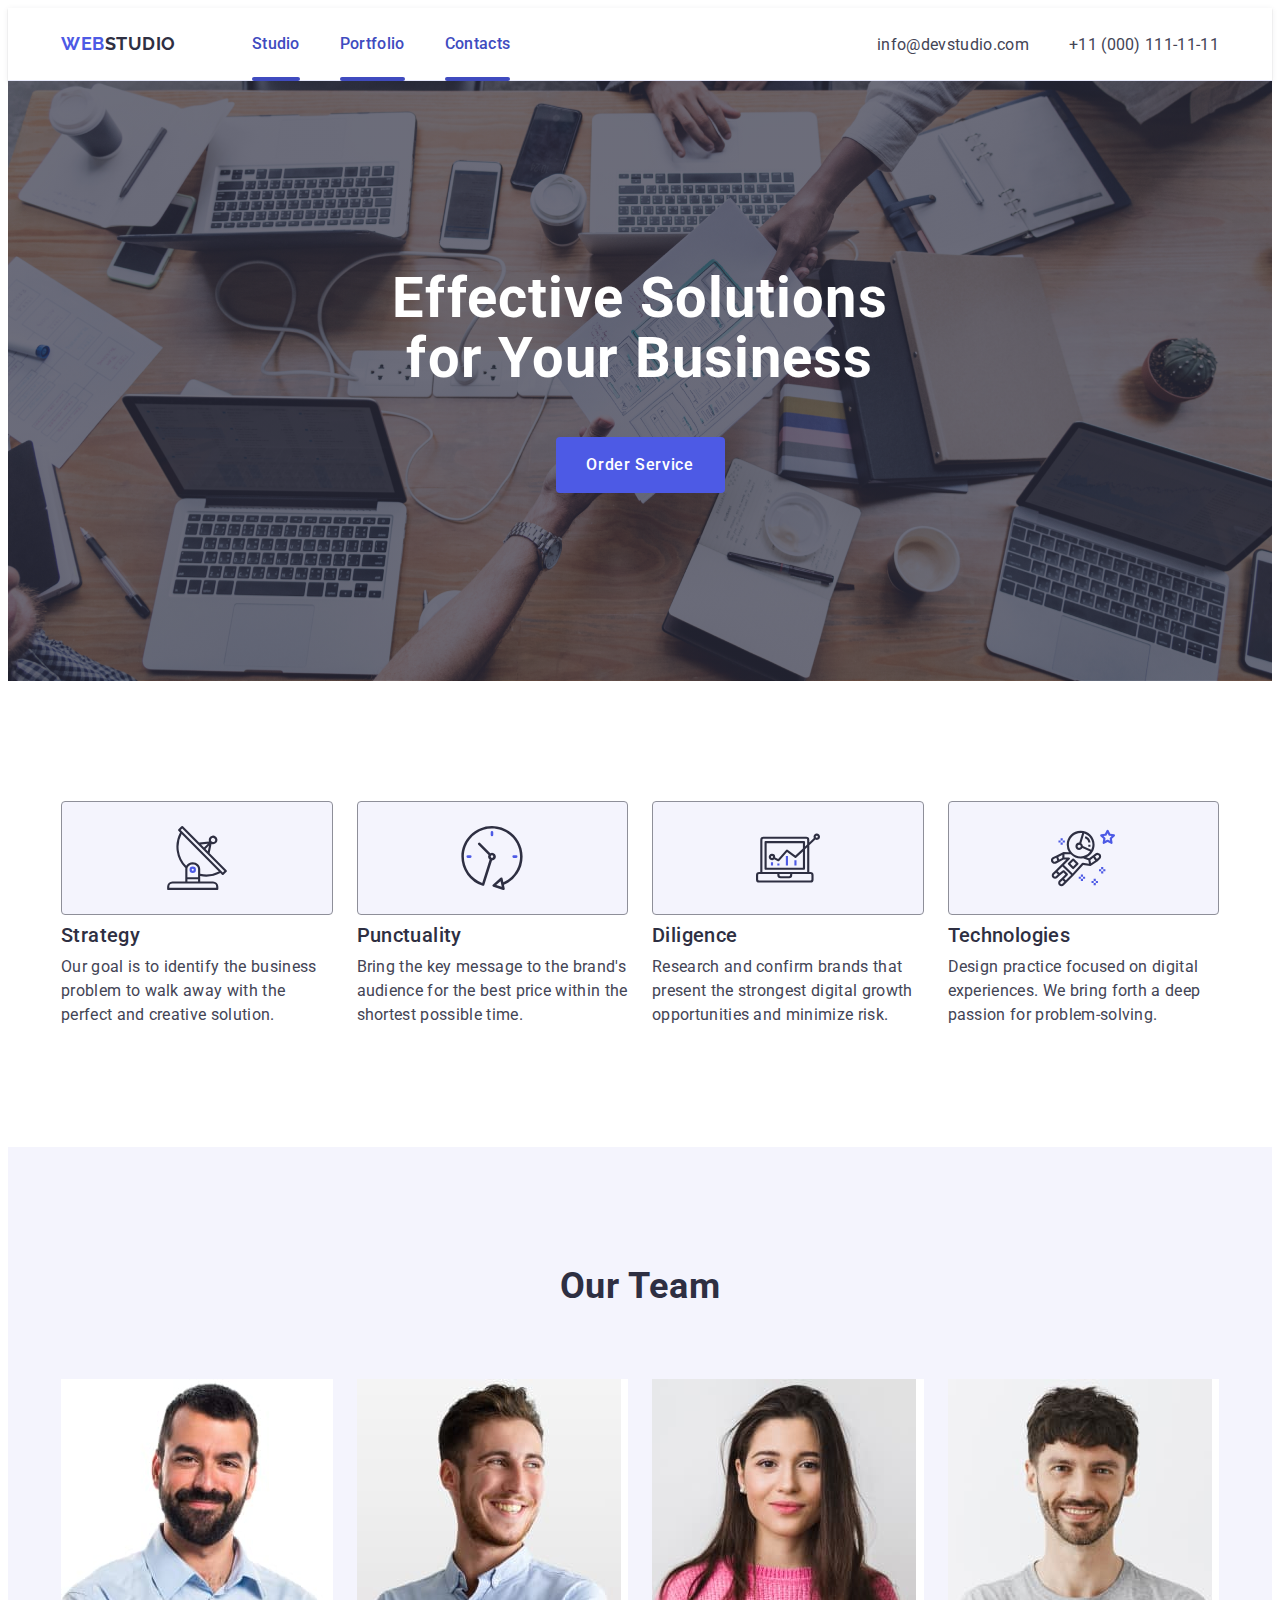
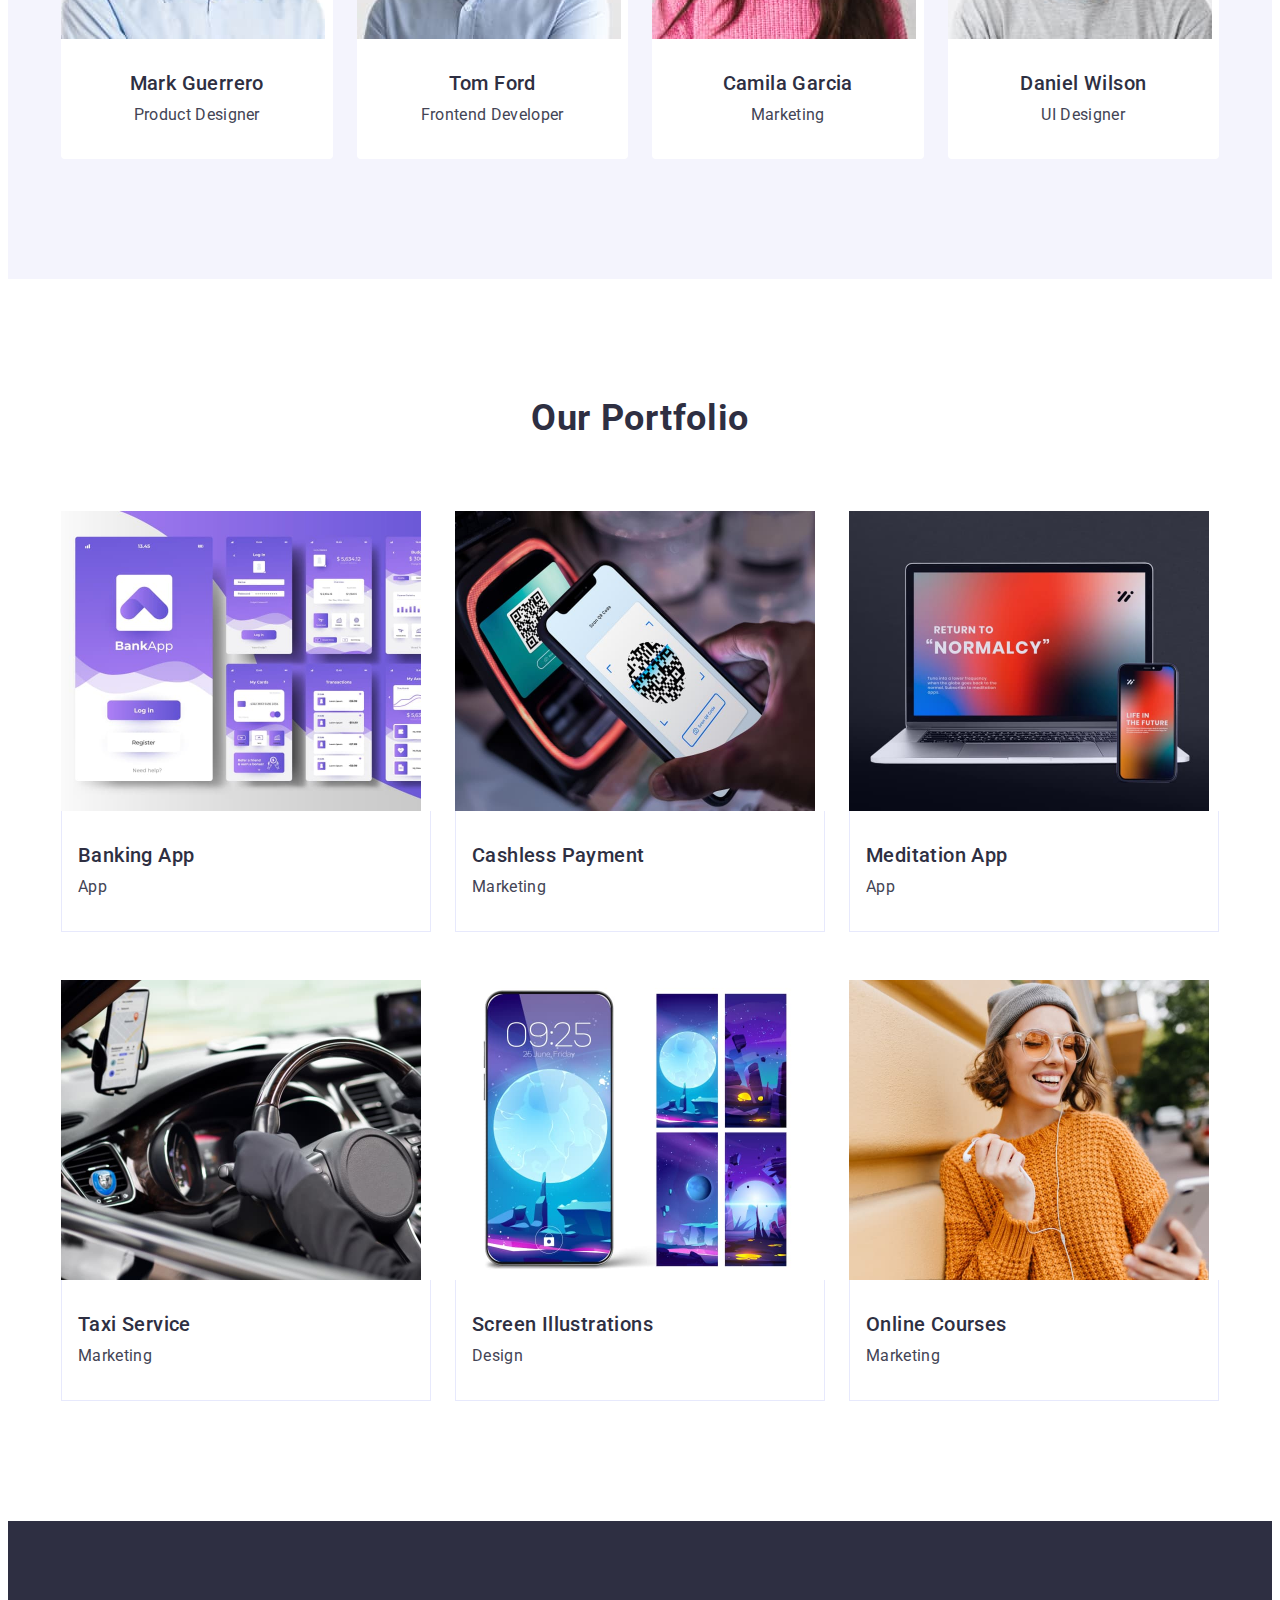
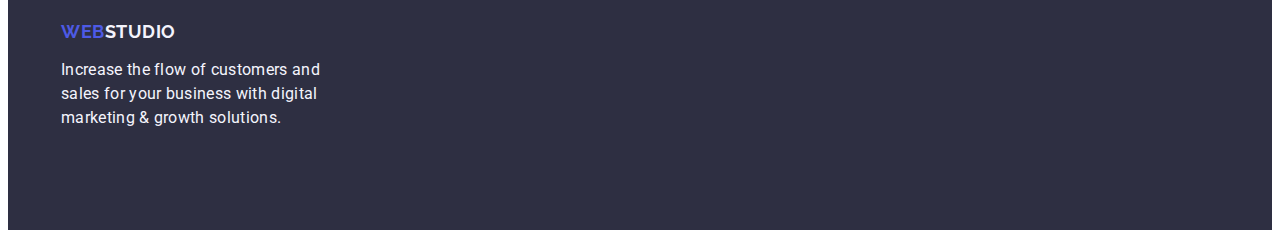
==== index.html @ 370693b7 "update" ====
<!DOCTYPE html>
<html lang="en">
  <head>
    <meta charset="UTF-8" />
    <meta name="viewport" content="width=device-width, initial-scale=1.0" />
    <title>Web Studio</title>
    <link rel="preconnect" href="https://fonts.gstatic.com" crossorigin />
    <link
      href="https://fonts.googleapis.com/css2?family=Raleway:wght@700&family=Roboto:wght@400;500;700&display=swap"
      rel="stylesheet"
    />
    <link
      rel="stylesheet"
      href="https://cdnjs.cloudflare.com/ajax/libs/modern-normalize/2.0.0/modern-normalize.min.css"
      integrity="sha512-4xo8blKMVCiXpTaLzQSLSw3KFOVPWhm/TRtuPVc4WG6kUgjH6J03IBuG7JZPkcWMxJ5huwaBpOpnwYElP/m6wg=="
      crossorigin="anonymous"
      referrerpolicy="no-referrer"
    />
    <link rel="stylesheet" href="css/style.css" />
  </head>

  <body>
    <header class="header">
      <div class="header_container container">
        <nav class="menu_nav">
          <a href="./index.html" class="header_logo_link"
            >Web<span class="studio">Studio</span></a
          >
          <ul class="menu">
            <li class="header_item">
              <a href="./index.html" class="link">Studio</a>
            </li>
            <li class="header_item">
              <a href="" class="link">Portfolio</a>
            </li>
            <li class="header_item">
              <a href="" class="link">Contacts</a>
            </li>
          </ul>
        </nav>
        <address class="header_em_ph">
          <ul class="address">
            <li>
              <a href="mailto:info@devstudio.com" class="contact_link"
                >info@devstudio.com</a
              >
            </li>
            <li>
              <a href="tel:+110001111111" class="contact_link"
                >+11 (000) 111-11-11</a
              >
            </li>
          </ul>
        </address>
      </div>
    </header>
    <main class="business">
      <section class="business_title">
        <div class="container">
          <h1 class="title_one">Effective Solutions for Your Business</h1>
          <button class="button_link" type="button">Order Service</button>
        </div>
      </section>
      <section class="feature">
        <div class="container">
          <h2 class="visually-hidden">Features</h2>
          <ul class="company_list">
            <li class="company_item">
              <div class="section-two-icon">
                <svg width="64" height="64">
                  <use href="./images/icons.svg#icon-antenna"></use>
                </svg>
              </div>
              <h3 class="list">Strategy</h3>
              <p class="paragraf_list">
                Our goal is to identify the business problem to walk away with
                the perfect and creative solution.
              </p>
            </li>
            <li class="company_item">
              <div class="section-two-icon">
                <svg width="64" height="64">
                  <use href="./images/icons.svg#icon-clock"></use>
                </svg>
              </div>
              <h3 class="list">Punctuality</h3>
              <p class="paragraf_list">
                Bring the key message to the brand's audience for the best price
                within the shortest possible time.
              </p>
            </li>
            <li class="company_item">
              <div class="section-two-icon">
                <svg width="64" height="64">
                  <use href="./images/icons.svg#icon-diagram"></use>
                </svg>
              </div>
              <h3 class="list">Diligence</h3>
              <p class="paragraf_list">
                Research and confirm brands that present the strongest digital
                growth opportunities and minimize risk.
              </p>
            </li>
            <li class="company_item">
              <div class="section-two-icon">
                <svg width="64" height="64">
                  <use href="./images/icons.svg#icon-astronaut"></use>
                </svg>
              </div>
              <h3 class="list">Technologies</h3>
              <p class="paragraf_list">
                Design practice focused on digital experiences. We bring forth a
                deep passion for problem-solving.
              </p>
            </li>
          </ul>
        </div>
      </section>
      <section class="our_team">
        <div class="container">
          <h2 class="header_two">Our Team</h2>
          <ul class="team_list">
            <li class="team_card">
              <img
                src="./images/jpg/img_1.jpg"
                alt="Mark Guerrero"
                width="264"
              />
              <div class="team_list_container">
                <h3 class="team_item">Mark Guerrero</h3>
                <p class="team_p">Product Designer</p>
              </div>
            </li>
            <li class="team_card">
              <img
                src="./images/jpg/img_TomFord.jpg"
                alt="Tom Ford"
                width="264"
              />
              <div class="team_list_container">
                <h3 class="team_item">Tom Ford</h3>
                <p class="team_p">Frontend Developer</p>
              </div>
            </li>
            <li class="team_card">
              <img
                src="./images/jpg/img_CamilaGarcia.jpg"
                alt="Camila Garcia"
                width="264"
              />
              <div class="team_list_container">
                <h3 class="team_item">Camila Garcia</h3>
                <p class="team_p">Marketing</p>
              </div>
            </li>
            <li class="team_card">
              <img
                src="./images/jpg/img_DanielWilson.jpg"
                alt="Daniel Wilson"
                width="264"
              />
              <div class="team_list_container">
                <h3 class="team_item">Daniel Wilson</h3>
                <p class="team_p">UI Designer</p>
              </div>
            </li>
          </ul>
        </div>
      </section>
      <section class="our_portfolio">
        <div class="container">
          <h2 class="header_portfolio">Our Portfolio</h2>
          <ul class="portfolio_list">
            <li class="portfolio_card">
              <img
                src="./images/jpg/image_1.jpg"
                alt="Banking App"
                width="360"
              />

              <div class="portfolio_container">
                <h3 class="header_three">Banking App</h3>
                <p class="portfolio_p">App</p>
              </div>
            </li>
            <li class="portfolio_card">
              <img
                src="./images/jpg/image_2.jpg"
                alt="Cashless Payment"
                width="360"
              />
              <div class="portfolio_container">
                <h3 class="header_three">Cashless Payment</h3>
                <p class="portfolio_p">Marketing</p>
              </div>
            </li>
            <li class="portfolio_card">
              <img
                src="./images/jpg/image_3.jpg"
                alt="Meditation App"
                width="360"
              />
              <div class="portfolio_container">
                <h3 class="header_three">Meditation App</h3>
                <p class="portfolio_p">App</p>
              </div>
            </li>
            <li class="portfolio_card">
              <img
                src="./images/jpg/image_4.jpg"
                alt="Taxi Service Marketing"
                width="360"
              />
              <div class="portfolio_container">
                <h3 class="header_three">Taxi Service</h3>
                <p class="portfolio_p">Marketing</p>
              </div>
            </li>
            <li class="portfolio_card">
              <img
                src="./images/jpg/image_5.jpg"
                alt="Screen Illustrations"
                width="360"
              />
              <div class="portfolio_container">
                <h3 class="header_three">Screen Illustrations</h3>
                <p class="portfolio_p">Design</p>
              </div>
            </li>
            <li class="portfolio_card">
              <img
                src="./images/jpg/image_6.jpg"
                alt="Online Courses Marketing"
                width="360"
              />
              <div class="portfolio_container">
                <h3 class="header_three">Online Courses</h3>
                <p class="portfolio_p">Marketing</p>
              </div>
            </li>
          </ul>
        </div>
      </section>
    </main>
    <footer class="footer">
      <div class="container">
        <a href="./index.html" class="header_logo_footer"
          >Web<span class="span_footer">Studio</span></a
        >
        <p class="footer_p">
          Increase the flow of customers and sales for your business with
          digital marketing & growth solutions.
        </p>
      </div>
    </footer>
  </body>
</html>
---- css/style.css ----
:root {
  --color-iris: #4d5ae5;
  --color-ocean: #404bbf;
  --color-navy-blue: #2e2f42;
  --color-green: #31d0aa;
  --color-slate: #434455;
  --color-light-slate: #8e8f99;
  --color-cornflower: #e7e9fc;
  --color-cloud: #f4f4fd;
  --color-navy-blue-modal: #2e2f42;
  --color-grey: #2e2f42;
  --color-white: #ffffff;
  --color-dairy: #fcfcfc;
}

body {
  font-family: "Roboto", sans-serif;
  color: var(--color-slate);
  background-color: var(--color-white);
  font-size: 16px;
  letter-spacing: 0.02em;
}

.list {
  list-style: none;
}

.link {
  text-decoration: none;
}

h1,
h2,
h3,
h4,
h5,
h6 {
  margin: 0;
}
p,
input,
textarea,
button {
  font: inherit;
  margin: 0;
}

button {
  cursor: pointer;
  color: currentColor;
}

ul {
  list-style: none;
  padding-left: 0;
  margin-top: 0;
  margin-bottom: 0;
}

a {
  text-decoration: none;
  outline: none;
  list-style-type: none;
}

li {
  list-style-type: none;
}
img {
  display: block;
  max-width: 100%;
  height: auto;
}

/* Header */
.header {
  border-bottom: 1px solid #e7e9fc;
  display: flex;
  box-shadow: 0px 2px 1px rgba(46, 47, 66, 0.08),
    0px 1px 1px rgba(46, 47, 66, 0.16), 0px 1px 6px rgba(46, 47, 66, 0.08);
}
.header_container {
  display: flex;
  align-items: center;
}

.link::after {
  content: "";
  position: absolute;
  left: 0;
  bottom: -1px;
  height: 4px;
  background-color: #404bbf;
  border-radius: 2px;
  transition: color 250ms cubic-bezier(0.4, 0, 0.2, 1);
  display: block;
  width: 100%;
}
.container {
  width: 1158px;
  margin: 0 auto;
  padding: 0 15px;
}
.menu_nav {
  display: flex;
  align-items: center;
}
.header_logo_link {
  color: var(--IRIS, #4d5ae5);
  font-family: "Raleway", sans-serif;
  font-size: 18px;
  font-style: normal;
  font-weight: 700;
  line-height: 1.17;
  letter-spacing: 0.54px;
  text-transform: uppercase;
  margin-right: 76px;
  display: inline-block;
}
.studio {
  color: var(--NAVY-BLUE, #2e2f42);
  font-family: Raleway;
  font-size: 18px;
  font-style: normal;
  font-weight: 700;
  line-height: 21px;
  /* 116.667% */
  letter-spacing: 0.54px;
  text-transform: uppercase;
}
.menu {
  display: flex;
  gap: 40px;
}

.link {
  color: #2e2f42;
  font-size: 16px;
  font-weight: 500;
  line-height: 1.5;
  letter-spacing: 0.02em;
  text-decoration: none;
  padding: 24px 0;
  display: block;
  transition: color 250ms cubic-bezier(0.4, 0, 0.2, 1);
  position: relative;
  color: #404bbf;
}
.link:hover {
  color: #404bbf;
}

.link:focus {
  color: #404bbf;
}
.link:active {
  color: #404bbf;
}

.header_em_ph {
  font-style: normal;
  margin-left: auto;
}
.address {
  display: flex;
  gap: 40px;
}
.contact_link {
  text-decoration: none;
  color: #434455;
  padding: 24px 0;
  display: block;
  transition: color 250ms cubic-bezier(0.4, 0, 0.2, 1);
}
.contact_link:hover {
  color: #404bbf;
}
.contact_link:focus {
  color: #404bbf;
}

/* Header */

/* Section 1 */

.business_title {
  background: var(--NAVY-BLUE, #2e2f42);
  padding-top: 188px;
  padding-bottom: 188px;
  background-image: linear-gradient(
      rgba(46, 47, 66, 0.7),
      rgba(46, 47, 66, 0.7)
    ),
    url(../images/jpg/background.jpg);
  max-width: 1440px;
  background-repeat: no-repeat;
  background-position: center;
  background-size: cover;

  margin-left: auto;
  margin-right: auto;
}

.title_one {
  color: var(--WHITE, #fff);
  text-align: center;
  font-family: Roboto;
  font-size: 56px;
  font-style: normal;
  line-height: 1.07;
  letter-spacing: 0.02em;
  max-width: 496px;
  margin-left: auto;
  margin-right: auto;
  margin-bottom: 48px;
  width: 700px;
}

.button_link {
  background: var(--IRIS, #4d5ae5);
  color: var(--WHITE, #fff);
  font-family: "Roboto", sans-serif;
  font-size: 16px;
  font-style: normal;
  font-weight: 500;
  line-height: 1.5;
  letter-spacing: 0.04em;
  cursor: pointer;
  display: block;
  border: none;
  border-radius: 4px;
  min-width: 169px;
  height: 56px;
  margin-top: 48px;
  margin: 0 auto;
  transition: background-color 250ms cubic-bezier(0.4, 0, 0.2, 1);
}
.button_link:hover {
  background: var(--OCEAN, #404bbf);
}
.button_link:focus {
  background: var(--OCEAN, #404bbf);
}
/* Section 1 */

/* Section 2 */
.feature {
  padding-top: 120px;
  padding-bottom: 120px;
}

.list {
  color: var(--NAVY-BLUE, #2e2f42);
  font-family: "Roboto", sans-serif;
  font-size: 20px;
  font-style: normal;
  font-weight: 500;
  line-height: 1.2;
  letter-spacing: 0.02em;
  margin-bottom: 8px;
}
.paragraf_list {
  color: var(--SLATE, #434455);
  font-family: "Roboto", sans-serif;
  font-size: 16px;
  font-style: normal;
  font-weight: 400;
  line-height: 1.5;
  letter-spacing: 0.02em;
}
.visually-hidden {
  position: absolute;
  width: 1px;
  height: 1px;
  margin: -1px;
  border: 0;
  padding: 0;
  white-space: nowrap;
  clip-path: inset(100%);
  clip: rect(0 0 0 0);
  overflow: hidden;
}
.company_list {
  display: flex;
  gap: 24px;
  margin: 0 auto;
}
.company_item {
  width: calc((100% - 72px) / 4);
}
.section-two-icon {
  border-radius: 4px;
  border: 1px solid var(--LIGHT-SLATE, #8e8f99);
  background: var(--CLOUD, #f4f4fd);
  display: flex;
  align-items: center;
  justify-content: center;
  height: 112px;
  border-radius: 4px;
  margin-bottom: 8px;
}
/* Section 2 */

/* Section 3 */
.our_team {
  background: var(--CLOUD, #f4f4fd);
  padding-top: 120px;
  padding-bottom: 120px;
}

.header_two {
  color: var(--NAVY-BLUE, #2e2f42);
  text-align: center;
  font-family: "Roboto", sans-serif;
  font-size: 36px;
  font-style: normal;
  font-weight: 700;
  line-height: 1.11;
  letter-spacing: 0.02em;
  text-transform: capitalize;
  margin-bottom: 72px;
}
.team_card {
  background: var(--WHITE, #fff);
  width: calc((100% - 72px) / 4);
  border-radius: 0px 0px 4px 4px;
}
.team_item {
  color: var(--NAVY-BLUE, #2e2f42);
  text-align: center;
  font-family: "Roboto", sans-serif;
  font-size: 20px;
  font-style: normal;
  font-weight: 500;
  line-height: 1.2;
  letter-spacing: 0.02em;
  margin-bottom: 8px;
}
.team_p {
  color: var(--SLATE, #434455);
  text-align: center;
  font-family: "Roboto", sans-serif;
  font-size: 16px;
  font-style: normal;
  font-weight: 400;
  line-height: 1.5;
  letter-spacing: 0.02em;
}
.team_list {
  display: flex;
  gap: 24px;
}
.team_list_container {
  padding-top: 32px;
  padding-bottom: 32px;
  margin: 0;
}
/* Section 3 */

/* Section 4 */

.portfolio_p {
  color: var(--SLATE, #434455);
  font-family: "Roboto", sans-serif;
  font-size: 16px;
  font-style: normal;
  font-weight: 400;
  line-height: 1.5;
  letter-spacing: 0.02em;
}
.our_portfolio {
  padding-top: 120px;
  padding-bottom: 120px;
}
.header_three {
  color: var(--NAVY-BLUE, #2e2f42);
  font-family: Roboto;
  font-size: 20px;
  font-style: normal;
  font-weight: 500;
  line-height: 1.2;
  letter-spacing: 0.02em;
  margin-bottom: 8px;
}
.header_portfolio {
  color: var(--NAVY-BLUE, #2e2f42);
  text-align: center;
  font-family: "Roboto", sans-serif;
  font-size: 36px;
  font-style: normal;
  font-weight: 700;
  line-height: 1.11;
  letter-spacing: 0.02em;
  text-transform: capitalize;
  margin-bottom: 72px;
}
.portfolio_list {
  display: flex;
  flex-wrap: wrap;
  column-gap: 24px;
  row-gap: 48px;
}
.portfolio_card {
  width: calc((100% - 48px) / 3);
}
.portfolio_container {
  padding: 32px 16px;
  border: 1px solid var(--CORNFLOWER, #e7e9fc);
  border-top: none;
  margin: 0 auto;
}
/* Section 4 */

/* Footer */

.footer {
  background: var(--NAVY-BLUE, #2e2f42);
  padding: 100px 0 100px 0;
  margin: 0;
}
.span_footer {
  color: #f4f4fd;
}
.footer_p {
  color: var(--CLOUD, #f4f4fd);
  font-family: Roboto;
  font-size: 16px;
  font-style: normal;
  font-weight: 400;
  line-height: 1.5;
  letter-spacing: 0.02em;
  max-width: 264px;
}
.header_logo_footer {
  color: var(--IRIS, #4d5ae5);
  font-family: "Raleway", sans-serif;
  font-size: 18px;
  font-style: normal;
  font-weight: 700;
  line-height: 1.17;
  letter-spacing: 0.54px;
  text-transform: uppercase;
  margin-right: 76px;
  display: inline-block;
  margin-bottom: 16px;
}
/* Footer */
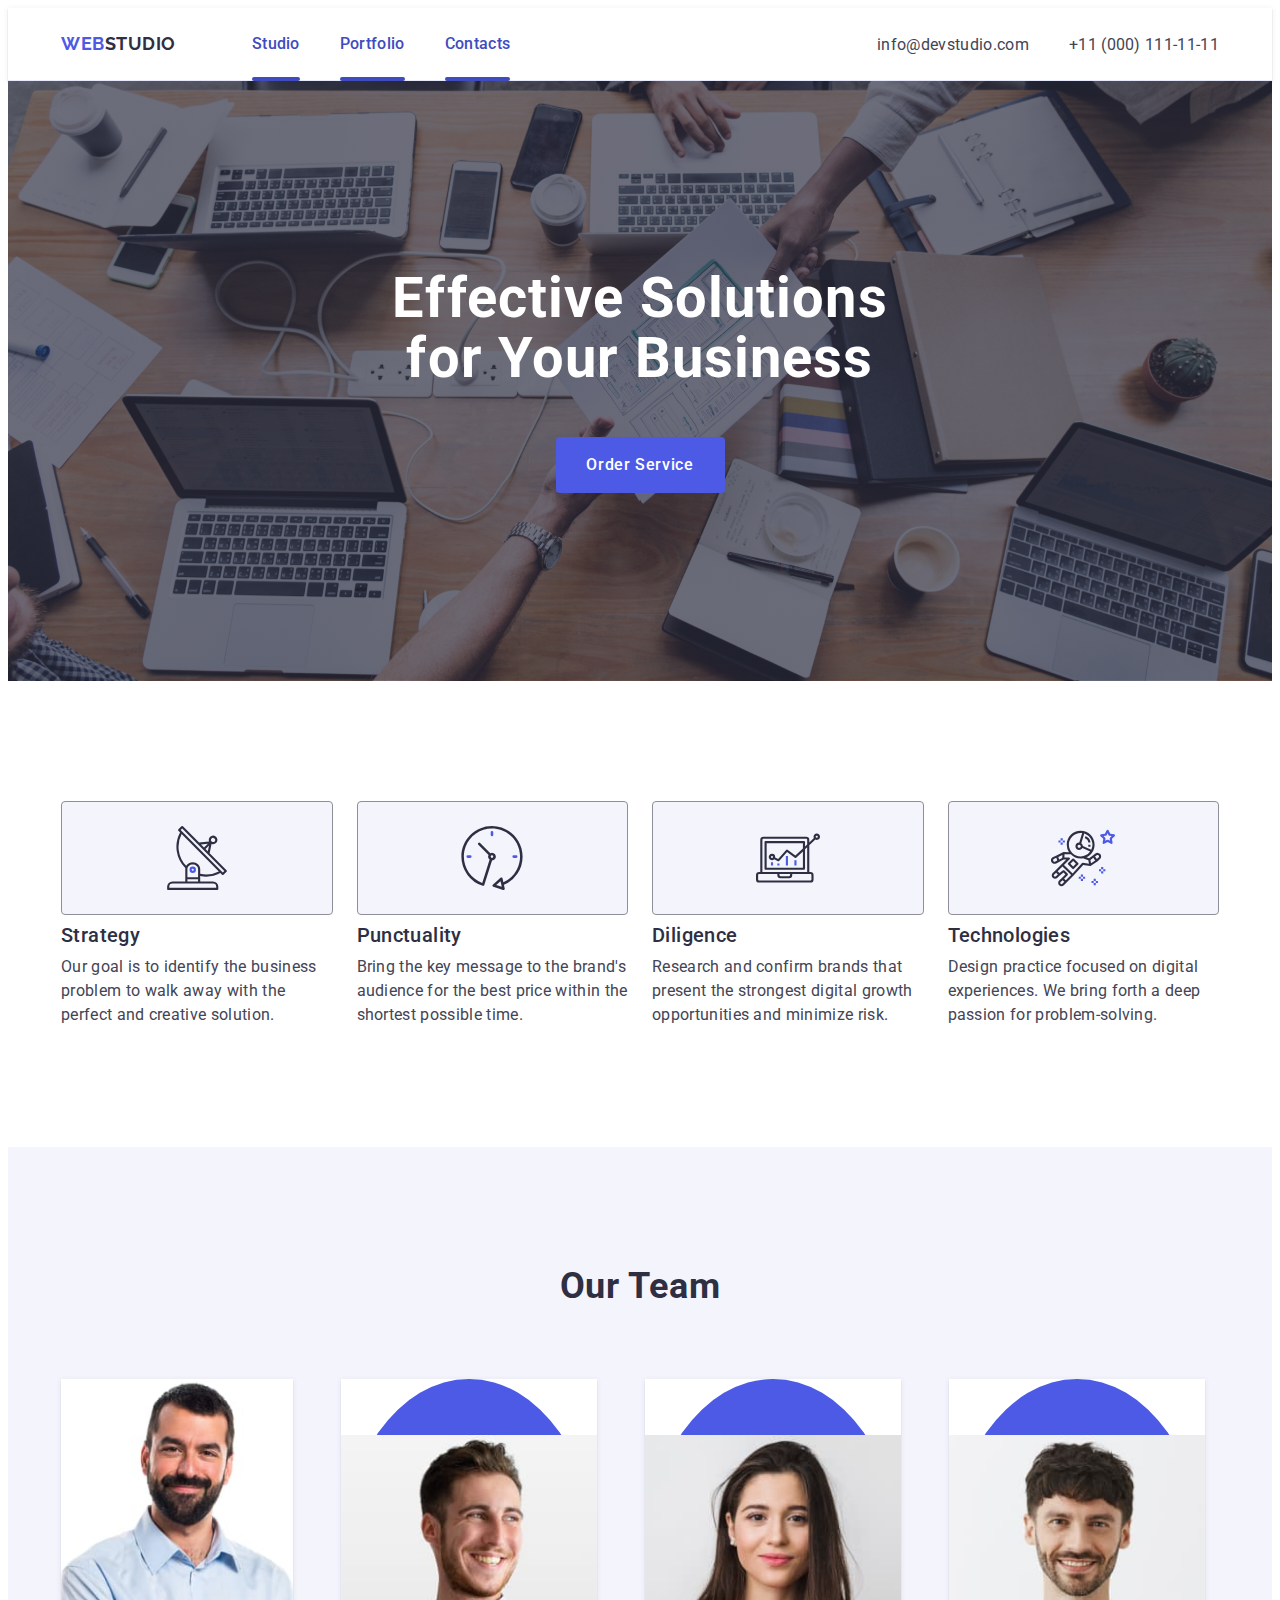
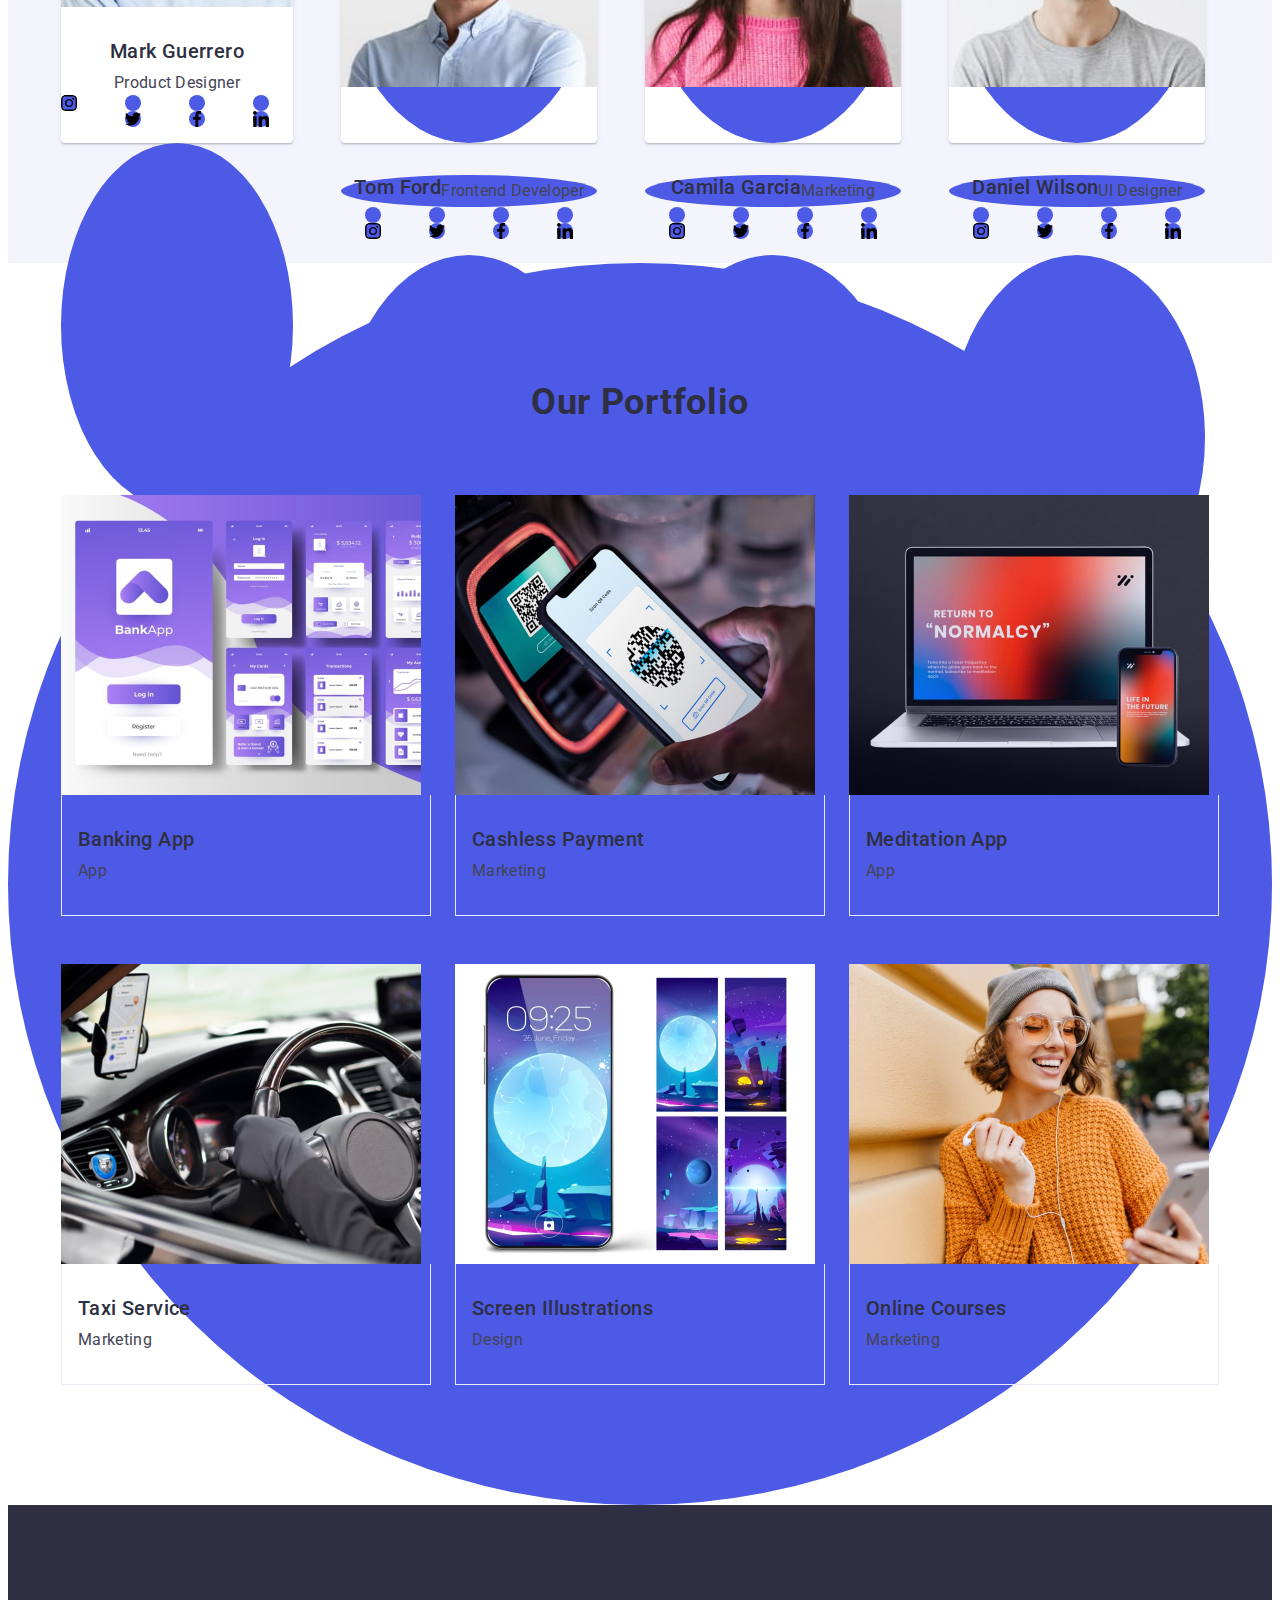
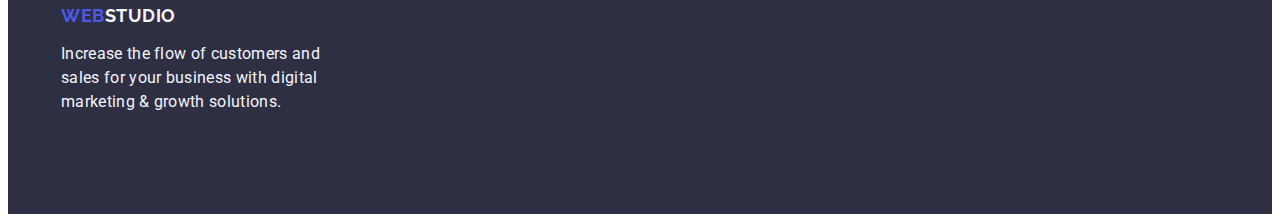
==== commit db6f42ad: "upadate" ====
--- a/index.html
+++ b/index.html
@@ -1,257 +1,313 @@
 <!DOCTYPE html>
 <html lang="en">
-  <head>
-    <meta charset="UTF-8" />
-    <meta name="viewport" content="width=device-width, initial-scale=1.0" />
-    <title>Web Studio</title>
-    <link rel="preconnect" href="https://fonts.gstatic.com" crossorigin />
-    <link
-      href="https://fonts.googleapis.com/css2?family=Raleway:wght@700&family=Roboto:wght@400;500;700&display=swap"
-      rel="stylesheet"
-    />
-    <link
-      rel="stylesheet"
-      href="https://cdnjs.cloudflare.com/ajax/libs/modern-normalize/2.0.0/modern-normalize.min.css"
-      integrity="sha512-4xo8blKMVCiXpTaLzQSLSw3KFOVPWhm/TRtuPVc4WG6kUgjH6J03IBuG7JZPkcWMxJ5huwaBpOpnwYElP/m6wg=="
-      crossorigin="anonymous"
-      referrerpolicy="no-referrer"
-    />
-    <link rel="stylesheet" href="css/style.css" />
-  </head>
 
-  <body>
-    <header class="header">
-      <div class="header_container container">
-        <nav class="menu_nav">
-          <a href="./index.html" class="header_logo_link"
-            >Web<span class="studio">Studio</span></a
-          >
-          <ul class="menu">
-            <li class="header_item">
-              <a href="./index.html" class="link">Studio</a>
-            </li>
-            <li class="header_item">
-              <a href="" class="link">Portfolio</a>
-            </li>
-            <li class="header_item">
-              <a href="" class="link">Contacts</a>
-            </li>
-          </ul>
-        </nav>
-        <address class="header_em_ph">
-          <ul class="address">
-            <li>
-              <a href="mailto:info@devstudio.com" class="contact_link"
-                >info@devstudio.com</a
-              >
-            </li>
-            <li>
-              <a href="tel:+110001111111" class="contact_link"
-                >+11 (000) 111-11-11</a
-              >
-            </li>
-          </ul>
-        </address>
+<head>
+  <meta charset="UTF-8" />
+  <meta name="viewport" content="width=device-width, initial-scale=1.0" />
+  <title>Web Studio</title>
+  <link rel="preconnect" href="https://fonts.gstatic.com" crossorigin />
+  <link href="https://fonts.googleapis.com/css2?family=Raleway:wght@700&family=Roboto:wght@400;500;700&display=swap"
+    rel="stylesheet" />
+  <link rel="stylesheet" href="https://cdnjs.cloudflare.com/ajax/libs/modern-normalize/2.0.0/modern-normalize.min.css"
+    integrity="sha512-4xo8blKMVCiXpTaLzQSLSw3KFOVPWhm/TRtuPVc4WG6kUgjH6J03IBuG7JZPkcWMxJ5huwaBpOpnwYElP/m6wg=="
+    crossorigin="anonymous" referrerpolicy="no-referrer" />
+  <link rel="stylesheet" href="css/style.css" />
+</head>
+
+<body>
+  <header class="header">
+    <div class="header_container container">
+      <nav class="menu_nav">
+        <a href="./index.html" class="header_logo_link">Web<span class="studio">Studio</span></a>
+        <ul class="menu">
+          <li class="header_item">
+            <a href="./index.html" class="link">Studio</a>
+          </li>
+          <li class="header_item">
+            <a href="" class="link">Portfolio</a>
+          </li>
+          <li class="header_item">
+            <a href="" class="link">Contacts</a>
+          </li>
+        </ul>
+      </nav>
+      <address class="header_em_ph">
+        <ul class="address">
+          <li>
+            <a href="mailto:info@devstudio.com" class="contact_link">info@devstudio.com</a>
+          </li>
+          <li>
+            <a href="tel:+110001111111" class="contact_link">+11 (000) 111-11-11</a>
+          </li>
+        </ul>
+      </address>
+    </div>
+  </header>
+  <main class="business">
+    <section class="business_title">
+      <div class="container">
+        <h1 class="title_one">Effective Solutions for Your Business</h1>
+        <button class="button_link" type="button">Order Service</button>
       </div>
-    </header>
-    <main class="business">
-      <section class="business_title">
-        <div class="container">
-          <h1 class="title_one">Effective Solutions for Your Business</h1>
-          <button class="button_link" type="button">Order Service</button>
-        </div>
-      </section>
-      <section class="feature">
-        <div class="container">
-          <h2 class="visually-hidden">Features</h2>
-          <ul class="company_list">
-            <li class="company_item">
-              <div class="section-two-icon">
-                <svg width="64" height="64">
-                  <use href="./images/icons.svg#icon-antenna"></use>
-                </svg>
-              </div>
-              <h3 class="list">Strategy</h3>
-              <p class="paragraf_list">
-                Our goal is to identify the business problem to walk away with
-                the perfect and creative solution.
-              </p>
-            </li>
-            <li class="company_item">
-              <div class="section-two-icon">
-                <svg width="64" height="64">
-                  <use href="./images/icons.svg#icon-clock"></use>
-                </svg>
-              </div>
-              <h3 class="list">Punctuality</h3>
-              <p class="paragraf_list">
-                Bring the key message to the brand's audience for the best price
-                within the shortest possible time.
-              </p>
-            </li>
-            <li class="company_item">
-              <div class="section-two-icon">
-                <svg width="64" height="64">
-                  <use href="./images/icons.svg#icon-diagram"></use>
-                </svg>
-              </div>
-              <h3 class="list">Diligence</h3>
-              <p class="paragraf_list">
-                Research and confirm brands that present the strongest digital
-                growth opportunities and minimize risk.
-              </p>
-            </li>
-            <li class="company_item">
-              <div class="section-two-icon">
-                <svg width="64" height="64">
-                  <use href="./images/icons.svg#icon-astronaut"></use>
-                </svg>
-              </div>
-              <h3 class="list">Technologies</h3>
-              <p class="paragraf_list">
-                Design practice focused on digital experiences. We bring forth a
-                deep passion for problem-solving.
-              </p>
-            </li>
-          </ul>
-        </div>
-      </section>
-      <section class="our_team">
-        <div class="container">
-          <h2 class="header_two">Our Team</h2>
-          <ul class="team_list">
-            <li class="team_card">
-              <img
-                src="./images/jpg/img_1.jpg"
-                alt="Mark Guerrero"
-                width="264"
-              />
-              <div class="team_list_container">
-                <h3 class="team_item">Mark Guerrero</h3>
-                <p class="team_p">Product Designer</p>
-              </div>
-            </li>
-            <li class="team_card">
-              <img
-                src="./images/jpg/img_TomFord.jpg"
-                alt="Tom Ford"
-                width="264"
-              />
-              <div class="team_list_container">
-                <h3 class="team_item">Tom Ford</h3>
-                <p class="team_p">Frontend Developer</p>
-              </div>
-            </li>
-            <li class="team_card">
-              <img
-                src="./images/jpg/img_CamilaGarcia.jpg"
-                alt="Camila Garcia"
-                width="264"
-              />
-              <div class="team_list_container">
-                <h3 class="team_item">Camila Garcia</h3>
-                <p class="team_p">Marketing</p>
-              </div>
-            </li>
-            <li class="team_card">
-              <img
-                src="./images/jpg/img_DanielWilson.jpg"
-                alt="Daniel Wilson"
-                width="264"
-              />
-              <div class="team_list_container">
-                <h3 class="team_item">Daniel Wilson</h3>
-                <p class="team_p">UI Designer</p>
-              </div>
-            </li>
-          </ul>
-        </div>
-      </section>
-      <section class="our_portfolio">
-        <div class="container">
-          <h2 class="header_portfolio">Our Portfolio</h2>
-          <ul class="portfolio_list">
-            <li class="portfolio_card">
-              <img
-                src="./images/jpg/image_1.jpg"
-                alt="Banking App"
-                width="360"
-              />
+    </section>
+    <section class="feature">
+      <div class="container">
+        <h2 class="visually-hidden">Features</h2>
+        <ul class="company_list">
+          <li class="company_item">
+            <div class="section-two-icon">
+              <svg width="64" height="64">
+                <use href="./images/icons.svg#icon-antenna"></use>
+              </svg>
+            </div>
+            <h3 class="list">Strategy</h3>
+            <p class="paragraf_list">
+              Our goal is to identify the business problem to walk away with
+              the perfect and creative solution.
+            </p>
+          </li>
+          <li class="company_item">
+            <div class="section-two-icon">
+              <svg width="64" height="64">
+                <use href="./images/icons.svg#icon-clock"></use>
+              </svg>
+            </div>
+            <h3 class="list">Punctuality</h3>
+            <p class="paragraf_list">
+              Bring the key message to the brand's audience for the best price
+              within the shortest possible time.
+            </p>
+          </li>
+          <li class="company_item">
+            <div class="section-two-icon">
+              <svg width="64" height="64">
+                <use href="./images/icons.svg#icon-diagram"></use>
+              </svg>
+            </div>
+            <h3 class="list">Diligence</h3>
+            <p class="paragraf_list">
+              Research and confirm brands that present the strongest digital
+              growth opportunities and minimize risk.
+            </p>
+          </li>
+          <li class="company_item">
+            <div class="section-two-icon">
+              <svg width="64" height="64">
+                <use href="./images/icons.svg#icon-astronaut"></use>
+              </svg>
+            </div>
+            <h3 class="list">Technologies</h3>
+            <p class="paragraf_list">
+              Design practice focused on digital experiences. We bring forth a
+              deep passion for problem-solving.
+            </p>
+          </li>
+        </ul>
+      </div>
+    </section>
+    <section class="our_team">
+      <div class="container">
+        <h2 class="header_two">Our Team</h2>
+        <ul class="team_list">
+          <li class="team_card">
+            <img src="./images/jpg/img_1.jpg" alt="Mark Guerrero" width="264" />
+            <div class="team_list_container">
+              <h3 class="team_item">Mark Guerrero</h3>
+              <p class="team_p">Product Designer</p>
+              <ul class="network_list">
+                <li class="networh_item">
+                  <a class="network-links-link" href="https://www.instagram.com/"
+                    target="_blank">
+                    <svg class="network-link" width="16" height="16">
+                      <use href="./images/icons.svg#icon-instagram"></use>
+                    </svg>
+                </li>
+                <li class="networh_item">
+                  <a class="network-links-link" href="https://www.twitter.com/" target="_blank">
+                    <svg class="network-link" width="16" height="16">
+                      <use href="./images/icons.svg#icon-twitter"></use>
+                    </svg>
+                </li>
+                <li class="networh_item">
+                  <a class="network-links-link" href="https://www.facebook.com/" target="_blank">
+                    <svg class="network-link" width="16" height="16">
+                      <use href="./images/icons.svg#icon-facebook"></use>
+                    </svg>
+                </li>
+                <li class="networh_item">
+                  <a class="network-links-link" href="https://www.linkedin.com/" target="_blank">
+                    <svg class="network-link" width="16" height="16">
+                      <use href="./images/icons.svg#icon-linkedin"></use>
+                    </svg>
+                </li>
+              </ul>
+            </div>
+          </li>
+          <li class="team_card">
+            <img src="./images/jpg/img_TomFord.jpg" alt="Tom Ford" width="264" />
+            <div class="team_list_container">
+              <h3 class="team_item">Tom Ford</h3>
+              <p class="team_p">Frontend Developer</p>
+              <ul class="network_list">
+                <li class="networh_item">
+                  <a class="network-links-link" href="https://www.instagram.com/"
+                    target="_blank">
+                    <svg class="network-link" width="16" height="16">
+                      <use href="./images/icons.svg#icon-instagram"></use>
+                    </svg>
+                </li>
+                <li class="networh_item">
+                  <a class="network-links-link" href="https://www.twitter.com/" target="_blank">
+                    <svg class="network-link" width="16" height="16">
+                      <use href="./images/icons.svg#icon-twitter"></use>
+                    </svg>
+                </li>
+                <li class="networh_item">
+                  <a class="network-links-link" href="https://www.facebook.com/" target="_blank">
+                    <svg class="network-link" width="16" height="16">
+                      <use href="./images/icons.svg#icon-facebook"></use>
+                    </svg>
+                </li>
+                <li class="networh_item">
+                  <a class="network-links-link" href="https://www.linkedin.com/" target="_blank">
+                    <svg class="network-link" width="16" height="16">
+                      <use href="./images/icons.svg#icon-linkedin"></use>
+                    </svg>
+                </li>
+              </ul>
+            </div>
+          </li>
+          <li class="team_card">
+            <img src="./images/jpg/img_CamilaGarcia.jpg" alt="Camila Garcia" width="264" />
+            <div class="team_list_container">
+              <h3 class="team_item">Camila Garcia</h3>
+              <p class="team_p">Marketing</p>
+              <ul class="network_list">
+                <li class="networh_item">
+                  <a class="network-links-link" href="https://www.instagram.com/"
+                    target="_blank">
+                    <svg class="network-link" width="16" height="16">
+                      <use href="./images/icons.svg#icon-instagram"></use>
+                    </svg>
+                </li>
+                <li class="networh_item">
+                  <a class="network-links-link" href="https://www.twitter.com/" target="_blank">
+                    <svg class="network-link" width="16" height="16">
+                      <use href="./images/icons.svg#icon-twitter"></use>
+                    </svg>
+                </li>
+                <li class="networh_item">
+                  <a class="network-links-link" href="https://www.facebook.com/" target="_blank">
+                    <svg class="network-link" width="16" height="16">
+                      <use href="./images/icons.svg#icon-facebook"></use>
+                    </svg>
+                </li>
+                <li class="networh_item">
+                  <a class="network-links-link" href="https://www.linkedin.com/" target="_blank">
+                    <svg class="network-link" width="16" height="16">
+                      <use href="./images/icons.svg#icon-linkedin"></use>
+                    </svg>
+                </li>
+              </ul>
+            </div>
+          </li>
+          <li class="team_card">
+            <img src="./images/jpg/img_DanielWilson.jpg" alt="Daniel Wilson" width="264" />
+            <div class="team_list_container">
+              <h3 class="team_item">Daniel Wilson</h3>
+              <p class="team_p">UI Designer</p>
+              <ul class="network_list">
+                <li class="networh_item">
+                  <a class="network-links-link" href="https://www.instagram.com/"
+                    target="_blank">
+                    <svg class="network-link" width="16" height="16">
+                      <use href="./images/icons.svg#icon-instagram"></use>
+                    </svg>
+                </li>
+                <li class="networh_item">
+                  <a class="network-links-link" href="https://www.twitter.com/" target="_blank">
+                    <svg class="network-link" width="16" height="16">
+                      <use href="./images/icons.svg#icon-twitter"></use>
+                    </svg>
+                </li>
+                <li class="networh_item">
+                  <a class="network-links-link" href="https://www.facebook.com/" target="_blank">
+                    <svg class="network-link" width="16" height="16">
+                      <use href="./images/icons.svg#icon-facebook"></use>
+                    </svg>
+                </li>
+                <li class="networh_item">
+                  <a class="network-links-link" href="https://www.linkedin.com/" target="_blank">
+                    <svg class="network-link" width="16" height="16">
+                      <use href="./images/icons.svg#icon-linkedin"></use>
+                    </svg>
+                </li>
+              </ul>
+            </div>
+          </li>
+        </ul>
+      </div>
+    </section>
+    <section class="our_portfolio">
+      <div class="container">
+        <h2 class="header_portfolio">Our Portfolio</h2>
+        <ul class="portfolio_list">
+          <li class="portfolio_card">
+            <img src="./images/jpg/image_1.jpg" alt="Banking App" width="360" />
 
-              <div class="portfolio_container">
-                <h3 class="header_three">Banking App</h3>
-                <p class="portfolio_p">App</p>
-              </div>
-            </li>
-            <li class="portfolio_card">
-              <img
-                src="./images/jpg/image_2.jpg"
-                alt="Cashless Payment"
-                width="360"
-              />
-              <div class="portfolio_container">
-                <h3 class="header_three">Cashless Payment</h3>
-                <p class="portfolio_p">Marketing</p>
-              </div>
-            </li>
-            <li class="portfolio_card">
-              <img
-                src="./images/jpg/image_3.jpg"
-                alt="Meditation App"
-                width="360"
-              />
-              <div class="portfolio_container">
-                <h3 class="header_three">Meditation App</h3>
-                <p class="portfolio_p">App</p>
-              </div>
-            </li>
-            <li class="portfolio_card">
-              <img
-                src="./images/jpg/image_4.jpg"
-                alt="Taxi Service Marketing"
-                width="360"
-              />
-              <div class="portfolio_container">
-                <h3 class="header_three">Taxi Service</h3>
-                <p class="portfolio_p">Marketing</p>
-              </div>
-            </li>
-            <li class="portfolio_card">
-              <img
-                src="./images/jpg/image_5.jpg"
-                alt="Screen Illustrations"
-                width="360"
-              />
-              <div class="portfolio_container">
-                <h3 class="header_three">Screen Illustrations</h3>
-                <p class="portfolio_p">Design</p>
-              </div>
-            </li>
-            <li class="portfolio_card">
-              <img
-                src="./images/jpg/image_6.jpg"
-                alt="Online Courses Marketing"
-                width="360"
-              />
-              <div class="portfolio_container">
-                <h3 class="header_three">Online Courses</h3>
-                <p class="portfolio_p">Marketing</p>
-              </div>
-            </li>
-          </ul>
-        </div>
-      </section>
-    </main>
-    <footer class="footer">
-      <div class="container">
-        <a href="./index.html" class="header_logo_footer"
-          >Web<span class="span_footer">Studio</span></a
-        >
-        <p class="footer_p">
-          Increase the flow of customers and sales for your business with
-          digital marketing & growth solutions.
-        </p>
+            <div class="portfolio_container">
+              <h3 class="header_three">Banking App</h3>
+              <p class="portfolio_p">App</p>
+            </div>
+          </li>
+          <li class="portfolio_card">
+            <img src="./images/jpg/image_2.jpg" alt="Cashless Payment" width="360" />
+            <div class="portfolio_container">
+              <h3 class="header_three">Cashless Payment</h3>
+              <p class="portfolio_p">Marketing</p>
+            </div>
+          </li>
+          <li class="portfolio_card">
+            <img src="./images/jpg/image_3.jpg" alt="Meditation App" width="360" />
+            <div class="portfolio_container">
+              <h3 class="header_three">Meditation App</h3>
+              <p class="portfolio_p">App</p>
+            </div>
+          </li>
+          <li class="portfolio_card">
+            <img src="./images/jpg/image_4.jpg" alt="Taxi Service Marketing" width="360" />
+            <div class="portfolio_container">
+              <h3 class="header_three">Taxi Service</h3>
+              <p class="portfolio_p">Marketing</p>
+            </div>
+          </li>
+          <li class="portfolio_card">
+            <img src="./images/jpg/image_5.jpg" alt="Screen Illustrations" width="360" />
+            <div class="portfolio_container">
+              <h3 class="header_three">Screen Illustrations</h3>
+              <p class="portfolio_p">Design</p>
+            </div>
+          </li>
+          <li class="portfolio_card">
+            <img src="./images/jpg/image_6.jpg" alt="Online Courses Marketing" width="360" />
+            <div class="portfolio_container">
+              <h3 class="header_three">Online Courses</h3>
+              <p class="portfolio_p">Marketing</p>
+            </div>
+          </li>
+        </ul>
       </div>
-    </footer>
-  </body>
-</html>
+    </section>
+  </main>
+  <footer class="footer">
+    <div class="container">
+      <a href="./index.html" class="header_logo_footer">Web<span class="span_footer">Studio</span></a>
+      <p class="footer_p">
+        Increase the flow of customers and sales for your business with
+        digital marketing & growth solutions.
+      </p>
+    </div>
+  </footer>
+</body>
+
+</html>--- a/css/style.css
+++ b/css/style.css
@@ -324,6 +324,8 @@
   background: var(--WHITE, #fff);
   width: calc((100% - 72px) / 4);
   border-radius: 0px 0px 4px 4px;
+  box-shadow: 0px 1px 6px rgba(46, 47, 66, 0.08),
+    0px 1px 1px rgba(46, 47, 66, 0.16), 0px 2px 1px rgba(46, 47, 66, 0.08);
 }
 .team_item {
   color: var(--NAVY-BLUE, #2e2f42);
@@ -354,6 +356,35 @@
   padding-top: 32px;
   padding-bottom: 32px;
   margin: 0;
+}
+.network_list {
+  display: flex;
+  justify-content: center;
+  gap: 24px;
+}
+.network_item {
+  width: 40px;
+  height: 40px;
+}
+.network-links-link {
+  width: 100%;
+  height: 100%;
+  background-color: #4d5ae5;
+  border-radius: 50%;
+  display: flex;
+  align-items: center;
+  justify-content: center;
+  box-shadow: none;
+  transition: background-color 250ms cubic-bezier(0.4, 0, 0.2, 1);
+}
+.network_link {
+  fill: #f4f4fd;
+}
+.network-links-link:hover {
+  background-color: #404bbf;
+}
+.network-links-link:focus {
+  background-color: #404bbf;
 }
 /* Section 3 */
 
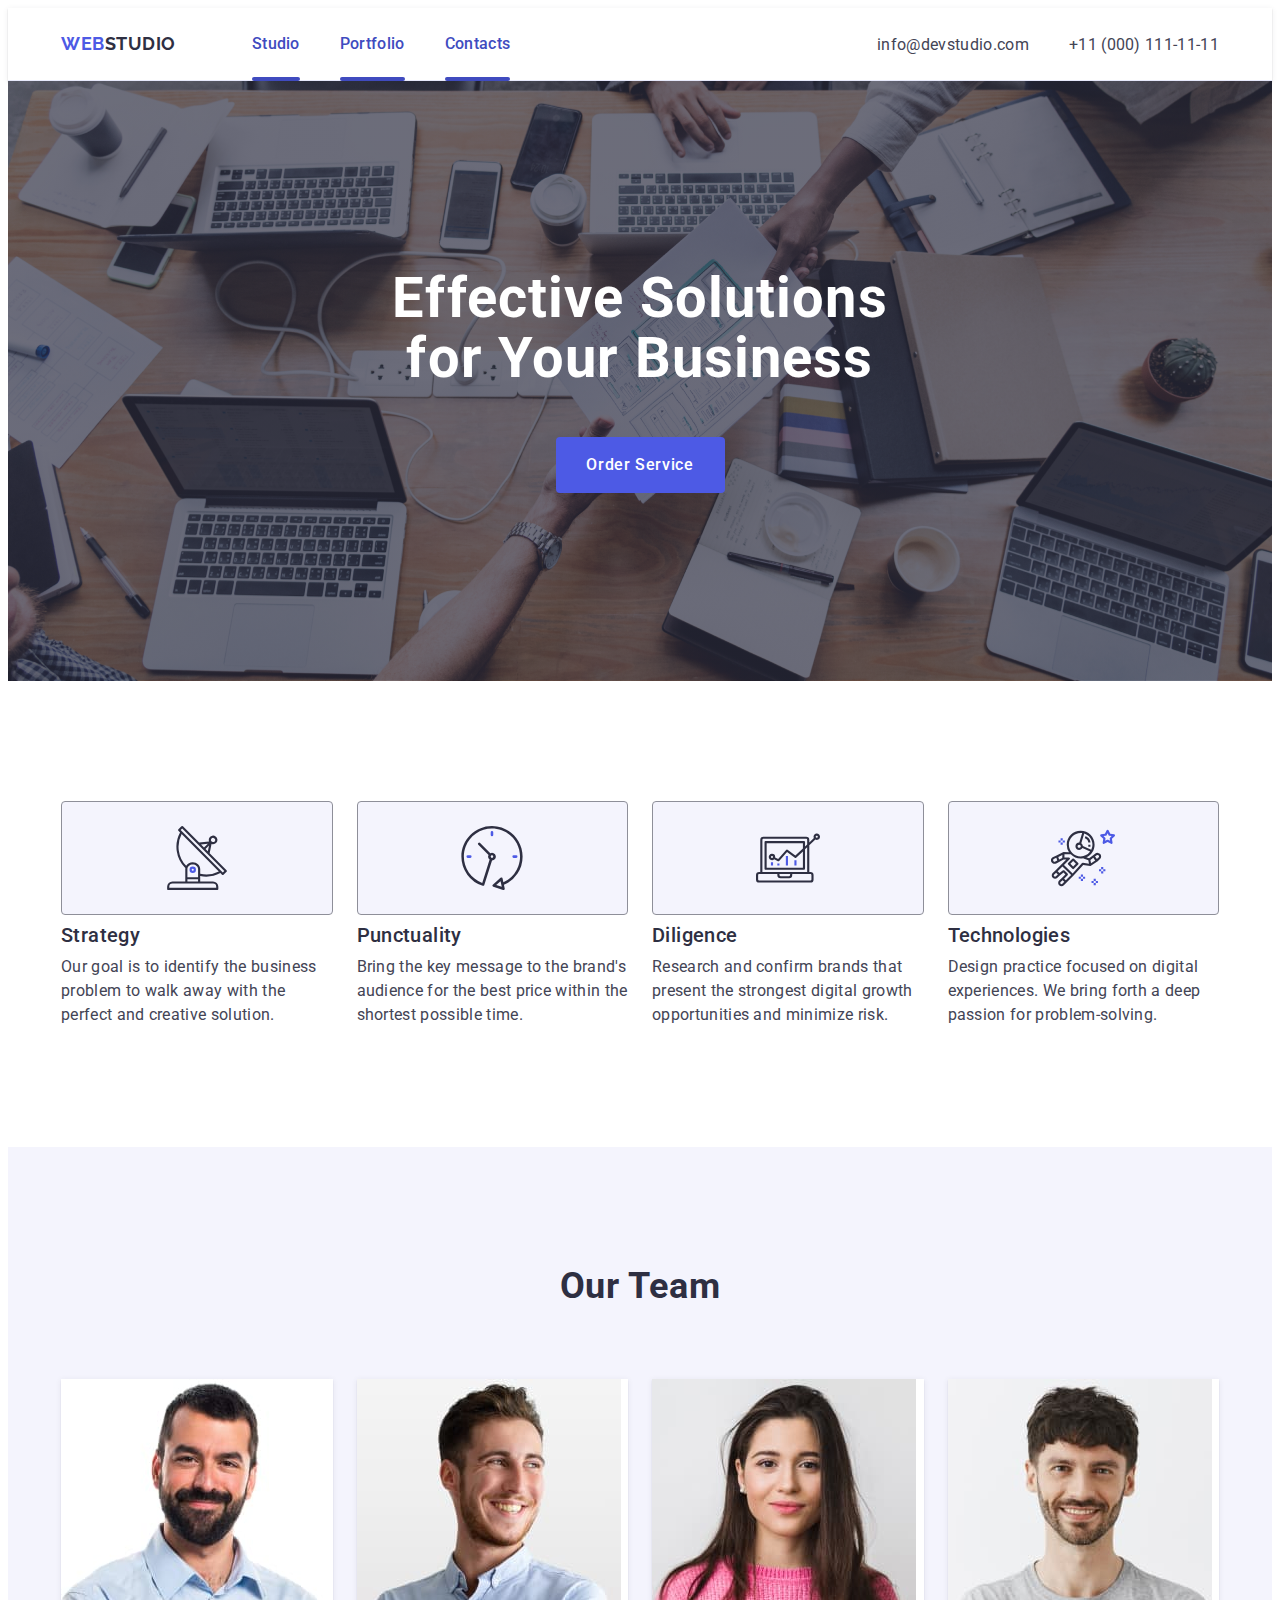
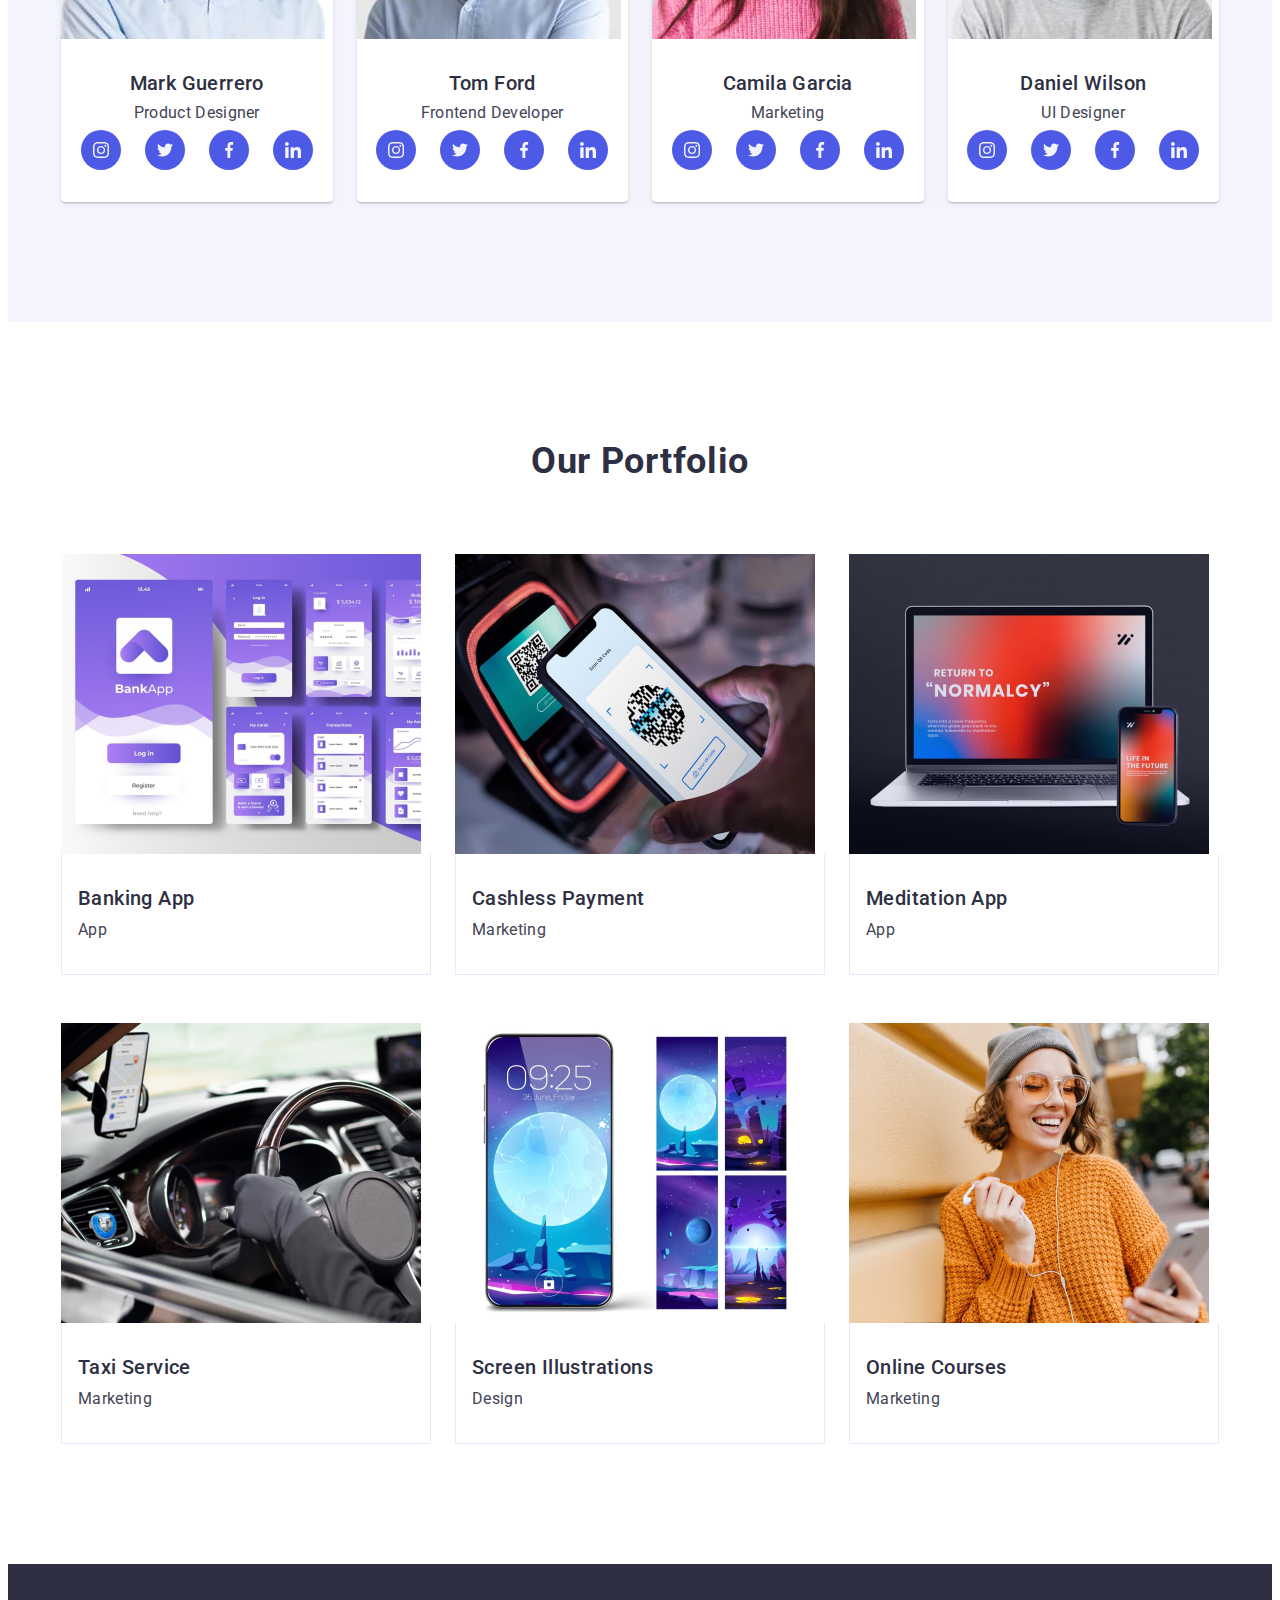
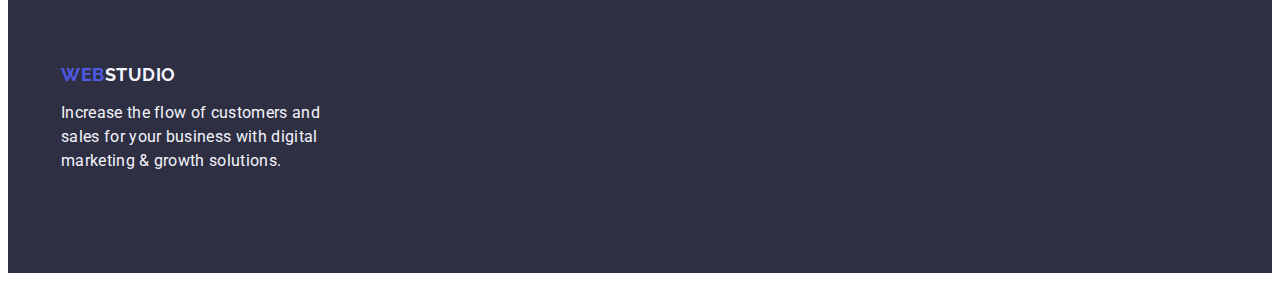
==== commit 69fe0201: "update" ====
--- a/index.html
+++ b/index.html
@@ -1,313 +1,433 @@
 <!DOCTYPE html>
 <html lang="en">
+  <head>
+    <meta charset="UTF-8" />
+    <meta name="viewport" content="width=device-width, initial-scale=1.0" />
+    <title>Web Studio</title>
+    <link rel="preconnect" href="https://fonts.gstatic.com" crossorigin />
+    <link
+      href="https://fonts.googleapis.com/css2?family=Raleway:wght@700&family=Roboto:wght@400;500;700&display=swap"
+      rel="stylesheet"
+    />
+    <link
+      rel="stylesheet"
+      href="https://cdnjs.cloudflare.com/ajax/libs/modern-normalize/2.0.0/modern-normalize.min.css"
+      integrity="sha512-4xo8blKMVCiXpTaLzQSLSw3KFOVPWhm/TRtuPVc4WG6kUgjH6J03IBuG7JZPkcWMxJ5huwaBpOpnwYElP/m6wg=="
+      crossorigin="anonymous"
+      referrerpolicy="no-referrer"
+    />
+    <link rel="stylesheet" href="css/style.css" />
+  </head>
 
-<head>
-  <meta charset="UTF-8" />
-  <meta name="viewport" content="width=device-width, initial-scale=1.0" />
-  <title>Web Studio</title>
-  <link rel="preconnect" href="https://fonts.gstatic.com" crossorigin />
-  <link href="https://fonts.googleapis.com/css2?family=Raleway:wght@700&family=Roboto:wght@400;500;700&display=swap"
-    rel="stylesheet" />
-  <link rel="stylesheet" href="https://cdnjs.cloudflare.com/ajax/libs/modern-normalize/2.0.0/modern-normalize.min.css"
-    integrity="sha512-4xo8blKMVCiXpTaLzQSLSw3KFOVPWhm/TRtuPVc4WG6kUgjH6J03IBuG7JZPkcWMxJ5huwaBpOpnwYElP/m6wg=="
-    crossorigin="anonymous" referrerpolicy="no-referrer" />
-  <link rel="stylesheet" href="css/style.css" />
-</head>
+  <body>
+    <header class="header">
+      <div class="header_container container">
+        <nav class="menu_nav">
+          <a href="./index.html" class="header_logo_link"
+            >Web<span class="studio">Studio</span></a
+          >
+          <ul class="menu">
+            <li class="header_item">
+              <a href="./index.html" class="link">Studio</a>
+            </li>
+            <li class="header_item">
+              <a href="" class="link">Portfolio</a>
+            </li>
+            <li class="header_item">
+              <a href="" class="link">Contacts</a>
+            </li>
+          </ul>
+        </nav>
+        <address class="header_em_ph">
+          <ul class="address">
+            <li>
+              <a href="mailto:info@devstudio.com" class="contact_link"
+                >info@devstudio.com</a
+              >
+            </li>
+            <li>
+              <a href="tel:+110001111111" class="contact_link"
+                >+11 (000) 111-11-11</a
+              >
+            </li>
+          </ul>
+        </address>
+      </div>
+    </header>
+    <main class="business">
+      <section class="business_title">
+        <div class="container">
+          <h1 class="title_one">Effective Solutions for Your Business</h1>
+          <button class="button_link" type="button">Order Service</button>
+        </div>
+      </section>
+      <section class="feature">
+        <div class="container">
+          <h2 class="visually-hidden">Features</h2>
+          <ul class="company_list">
+            <li class="company_item">
+              <div class="section-two-icon">
+                <svg width="64" height="64">
+                  <use href="./images/icons.svg#icon-antenna"></use>
+                </svg>
+              </div>
+              <h3 class="list">Strategy</h3>
+              <p class="paragraf_list">
+                Our goal is to identify the business problem to walk away with
+                the perfect and creative solution.
+              </p>
+            </li>
+            <li class="company_item">
+              <div class="section-two-icon">
+                <svg width="64" height="64">
+                  <use href="./images/icons.svg#icon-clock"></use>
+                </svg>
+              </div>
+              <h3 class="list">Punctuality</h3>
+              <p class="paragraf_list">
+                Bring the key message to the brand's audience for the best price
+                within the shortest possible time.
+              </p>
+            </li>
+            <li class="company_item">
+              <div class="section-two-icon">
+                <svg width="64" height="64">
+                  <use href="./images/icons.svg#icon-diagram"></use>
+                </svg>
+              </div>
+              <h3 class="list">Diligence</h3>
+              <p class="paragraf_list">
+                Research and confirm brands that present the strongest digital
+                growth opportunities and minimize risk.
+              </p>
+            </li>
+            <li class="company_item">
+              <div class="section-two-icon">
+                <svg width="64" height="64">
+                  <use href="./images/icons.svg#icon-astronaut"></use>
+                </svg>
+              </div>
+              <h3 class="list">Technologies</h3>
+              <p class="paragraf_list">
+                Design practice focused on digital experiences. We bring forth a
+                deep passion for problem-solving.
+              </p>
+            </li>
+          </ul>
+        </div>
+      </section>
+      <section class="section-three">
+        <div class="container">
+          <h2 class="heading-two">Our Team</h2>
+          <ul class="section-three-list">
+            <li class="section-three-list-item">
+              <img src="./images/jpg/img_1.jpg" alt="Mark Guerrero" />
+              <div class="section-three-item-text">
+                <h3 class="heading-three text-centered">Mark Guerrero</h3>
+                <p class="paragraph text-centered mb-five">Product Designer</p>
+                <ul class="social-links">
+                  <li class="social-links-item">
+                    <a
+                      class="social-links-link"
+                      href="https://www.instagram.com/"
+                      target="_blank"
+                    >
+                      <svg class="social-link" width="16" height="16">
+                        <use href="./images/icons.svg#icon-instagram"></use>
+                      </svg>
+                    </a>
+                  </li>
+                  <li class="social-links-item">
+                    <a
+                      class="social-links-link"
+                      href="https://www.twitter.com/"
+                      target="_blank"
+                    >
+                      <svg class="social-link" width="16" height="16">
+                        <use href="./images/icons.svg#icon-twitter"></use>
+                      </svg>
+                    </a>
+                  </li>
+                  <li class="social-links-item">
+                    <a
+                      class="social-links-link"
+                      href="https://www.facebook.com/"
+                      target="_blank"
+                    >
+                      <svg class="social-link" width="16" height="16">
+                        <use href="./images/icons.svg#icon-facebook"></use>
+                      </svg>
+                    </a>
+                  </li>
+                  <li class="social-links-item">
+                    <a
+                      class="social-links-link"
+                      href="https://www.linkedin.com/"
+                      target="_blank"
+                    >
+                      <svg class="social-link" width="16" height="16">
+                        <use href="./images/icons.svg#icon-linkedin"></use>
+                      </svg>
+                    </a>
+                  </li>
+                </ul>
+              </div>
+            </li>
+            <li class="section-three-list-item">
+              <img src="./images/jpg/img_TomFord.jpg" alt="Tom Ford" />
+              <div class="section-three-item-text">
+                <h3 class="heading-three text-centered">Tom Ford</h3>
+                <p class="paragraph text-centered mb-five">
+                  Frontend Developer
+                </p>
+                <ul class="social-links">
+                  <li class="social-links-item">
+                    <a
+                      class="social-links-link"
+                      href="https://www.instagram.com/"
+                      target="_blank"
+                    >
+                      <svg class="social-link" width="16" height="16">
+                        <use href="./images/icons.svg#icon-instagram"></use>
+                      </svg>
+                    </a>
+                  </li>
+                  <li class="social-links-item">
+                    <a
+                      class="social-links-link"
+                      href="https://www.twitter.com/"
+                      target="_blank"
+                    >
+                      <svg class="social-link" width="16" height="16">
+                        <use href="./images/icons.svg#icon-twitter"></use>
+                      </svg>
+                    </a>
+                  </li>
+                  <li class="social-links-item">
+                    <a
+                      class="social-links-link"
+                      href="https://www.facebook.com/"
+                      target="_blank"
+                    >
+                      <svg class="social-link" width="16" height="16">
+                        <use href="./images/icons.svg#icon-facebook"></use>
+                      </svg>
+                    </a>
+                  </li>
+                  <li class="social-links-item">
+                    <a
+                      class="social-links-link"
+                      href="https://www.linkedin.com/"
+                      target="_blank"
+                    >
+                      <svg class="social-link" width="16" height="16">
+                        <use href="./images/icons.svg#icon-linkedin"></use>
+                      </svg>
+                    </a>
+                  </li>
+                </ul>
+              </div>
+            </li>
+            <li class="section-three-list-item">
+              <img
+                src="./images/jpg/img_CamilaGarcia.jpg"
+                alt="Camila Garcia"
+              />
+              <div class="section-three-item-text">
+                <h3 class="heading-three text-centered">Camila Garcia</h3>
+                <p class="paragraph text-centered mb-five">Marketing</p>
+                <ul class="social-links">
+                  <li class="social-links-item">
+                    <a
+                      class="social-links-link"
+                      href="https://www.instagram.com/"
+                      target="_blank"
+                    >
+                      <svg class="social-link" width="16" height="16">
+                        <use href="./images/icons.svg#icon-instagram"></use>
+                      </svg>
+                    </a>
+                  </li>
+                  <li class="social-links-item">
+                    <a
+                      class="social-links-link"
+                      href="https://www.twitter.com/"
+                      target="_blank"
+                    >
+                      <svg class="social-link" width="16" height="16">
+                        <use href="./images/icons.svg#icon-twitter"></use>
+                      </svg>
+                    </a>
+                  </li>
+                  <li class="social-links-item">
+                    <a
+                      class="social-links-link"
+                      href="https://www.facebook.com/"
+                      target="_blank"
+                    >
+                      <svg class="social-link" width="16" height="16">
+                        <use href="./images/icons.svg#icon-facebook"></use>
+                      </svg>
+                    </a>
+                  </li>
+                  <li class="social-links-item">
+                    <a
+                      class="social-links-link"
+                      href="https://www.linkedin.com/"
+                      target="_blank"
+                    >
+                      <svg class="social-link" width="16" height="16">
+                        <use href="./images/icons.svg#icon-linkedin"></use>
+                      </svg>
+                    </a>
+                  </li>
+                </ul>
+              </div>
+            </li>
+            <li class="section-three-list-item">
+              <img
+                src="./images/jpg/img_DanielWilson.jpg"
+                alt="Daniel Wilson"
+              />
+              <div class="section-three-item-text">
+                <h3 class="heading-three text-centered">Daniel Wilson</h3>
+                <p class="paragraph text-centered mb-five">UI Designer</p>
+                <ul class="social-links">
+                  <li class="social-links-item">
+                    <a
+                      class="social-links-link"
+                      href="https://www.instagram.com/"
+                      target="_blank"
+                    >
+                      <svg class="social-link" width="16" height="16">
+                        <use href="./images/icons.svg#icon-instagram"></use>
+                      </svg>
+                    </a>
+                  </li>
+                  <li class="social-links-item">
+                    <a
+                      class="social-links-link"
+                      href="https://www.twitter.com/"
+                      target="_blank"
+                    >
+                      <svg class="social-link" width="16" height="16">
+                        <use href="./images/icons.svg#icon-twitter"></use>
+                      </svg>
+                    </a>
+                  </li>
+                  <li class="social-links-item">
+                    <a
+                      class="social-links-link"
+                      href="https://www.facebook.com/"
+                      target="_blank"
+                    >
+                      <svg class="social-link" width="16" height="16">
+                        <use href="./images/icons.svg#icon-facebook"></use>
+                      </svg>
+                    </a>
+                  </li>
+                  <li class="social-links-item">
+                    <a
+                      class="social-links-link"
+                      href="https://www.linkedin.com/"
+                      target="_blank"
+                    >
+                      <svg class="social-link" width="16" height="16">
+                        <use href="./images/icons.svg#icon-linkedin"></use>
+                      </svg>
+                    </a>
+                  </li>
+                </ul>
+              </div>
+            </li>
+          </ul>
+        </div>
+      </section>
+      <section class="our_portfolio">
+        <div class="container">
+          <h2 class="header_portfolio">Our Portfolio</h2>
+          <ul class="portfolio_list">
+            <li class="portfolio_card">
+              <img
+                src="./images/jpg/image_1.jpg"
+                alt="Banking App"
+                width="360"
+              />
 
-<body>
-  <header class="header">
-    <div class="header_container container">
-      <nav class="menu_nav">
-        <a href="./index.html" class="header_logo_link">Web<span class="studio">Studio</span></a>
-        <ul class="menu">
-          <li class="header_item">
-            <a href="./index.html" class="link">Studio</a>
-          </li>
-          <li class="header_item">
-            <a href="" class="link">Portfolio</a>
-          </li>
-          <li class="header_item">
-            <a href="" class="link">Contacts</a>
-          </li>
-        </ul>
-      </nav>
-      <address class="header_em_ph">
-        <ul class="address">
-          <li>
-            <a href="mailto:info@devstudio.com" class="contact_link">info@devstudio.com</a>
-          </li>
-          <li>
-            <a href="tel:+110001111111" class="contact_link">+11 (000) 111-11-11</a>
-          </li>
-        </ul>
-      </address>
-    </div>
-  </header>
-  <main class="business">
-    <section class="business_title">
+              <div class="portfolio_container">
+                <h3 class="header_three">Banking App</h3>
+                <p class="portfolio_p">App</p>
+              </div>
+            </li>
+            <li class="portfolio_card">
+              <img
+                src="./images/jpg/image_2.jpg"
+                alt="Cashless Payment"
+                width="360"
+              />
+              <div class="portfolio_container">
+                <h3 class="header_three">Cashless Payment</h3>
+                <p class="portfolio_p">Marketing</p>
+              </div>
+            </li>
+            <li class="portfolio_card">
+              <img
+                src="./images/jpg/image_3.jpg"
+                alt="Meditation App"
+                width="360"
+              />
+              <div class="portfolio_container">
+                <h3 class="header_three">Meditation App</h3>
+                <p class="portfolio_p">App</p>
+              </div>
+            </li>
+            <li class="portfolio_card">
+              <img
+                src="./images/jpg/image_4.jpg"
+                alt="Taxi Service Marketing"
+                width="360"
+              />
+              <div class="portfolio_container">
+                <h3 class="header_three">Taxi Service</h3>
+                <p class="portfolio_p">Marketing</p>
+              </div>
+            </li>
+            <li class="portfolio_card">
+              <img
+                src="./images/jpg/image_5.jpg"
+                alt="Screen Illustrations"
+                width="360"
+              />
+              <div class="portfolio_container">
+                <h3 class="header_three">Screen Illustrations</h3>
+                <p class="portfolio_p">Design</p>
+              </div>
+            </li>
+            <li class="portfolio_card">
+              <img
+                src="./images/jpg/image_6.jpg"
+                alt="Online Courses Marketing"
+                width="360"
+              />
+              <div class="portfolio_container">
+                <h3 class="header_three">Online Courses</h3>
+                <p class="portfolio_p">Marketing</p>
+              </div>
+            </li>
+          </ul>
+        </div>
+      </section>
+    </main>
+    <footer class="footer">
       <div class="container">
-        <h1 class="title_one">Effective Solutions for Your Business</h1>
-        <button class="button_link" type="button">Order Service</button>
+        <a href="./index.html" class="header_logo_footer"
+          >Web<span class="span_footer">Studio</span></a
+        >
+        <p class="footer_p">
+          Increase the flow of customers and sales for your business with
+          digital marketing & growth solutions.
+        </p>
       </div>
-    </section>
-    <section class="feature">
-      <div class="container">
-        <h2 class="visually-hidden">Features</h2>
-        <ul class="company_list">
-          <li class="company_item">
-            <div class="section-two-icon">
-              <svg width="64" height="64">
-                <use href="./images/icons.svg#icon-antenna"></use>
-              </svg>
-            </div>
-            <h3 class="list">Strategy</h3>
-            <p class="paragraf_list">
-              Our goal is to identify the business problem to walk away with
-              the perfect and creative solution.
-            </p>
-          </li>
-          <li class="company_item">
-            <div class="section-two-icon">
-              <svg width="64" height="64">
-                <use href="./images/icons.svg#icon-clock"></use>
-              </svg>
-            </div>
-            <h3 class="list">Punctuality</h3>
-            <p class="paragraf_list">
-              Bring the key message to the brand's audience for the best price
-              within the shortest possible time.
-            </p>
-          </li>
-          <li class="company_item">
-            <div class="section-two-icon">
-              <svg width="64" height="64">
-                <use href="./images/icons.svg#icon-diagram"></use>
-              </svg>
-            </div>
-            <h3 class="list">Diligence</h3>
-            <p class="paragraf_list">
-              Research and confirm brands that present the strongest digital
-              growth opportunities and minimize risk.
-            </p>
-          </li>
-          <li class="company_item">
-            <div class="section-two-icon">
-              <svg width="64" height="64">
-                <use href="./images/icons.svg#icon-astronaut"></use>
-              </svg>
-            </div>
-            <h3 class="list">Technologies</h3>
-            <p class="paragraf_list">
-              Design practice focused on digital experiences. We bring forth a
-              deep passion for problem-solving.
-            </p>
-          </li>
-        </ul>
-      </div>
-    </section>
-    <section class="our_team">
-      <div class="container">
-        <h2 class="header_two">Our Team</h2>
-        <ul class="team_list">
-          <li class="team_card">
-            <img src="./images/jpg/img_1.jpg" alt="Mark Guerrero" width="264" />
-            <div class="team_list_container">
-              <h3 class="team_item">Mark Guerrero</h3>
-              <p class="team_p">Product Designer</p>
-              <ul class="network_list">
-                <li class="networh_item">
-                  <a class="network-links-link" href="https://www.instagram.com/"
-                    target="_blank">
-                    <svg class="network-link" width="16" height="16">
-                      <use href="./images/icons.svg#icon-instagram"></use>
-                    </svg>
-                </li>
-                <li class="networh_item">
-                  <a class="network-links-link" href="https://www.twitter.com/" target="_blank">
-                    <svg class="network-link" width="16" height="16">
-                      <use href="./images/icons.svg#icon-twitter"></use>
-                    </svg>
-                </li>
-                <li class="networh_item">
-                  <a class="network-links-link" href="https://www.facebook.com/" target="_blank">
-                    <svg class="network-link" width="16" height="16">
-                      <use href="./images/icons.svg#icon-facebook"></use>
-                    </svg>
-                </li>
-                <li class="networh_item">
-                  <a class="network-links-link" href="https://www.linkedin.com/" target="_blank">
-                    <svg class="network-link" width="16" height="16">
-                      <use href="./images/icons.svg#icon-linkedin"></use>
-                    </svg>
-                </li>
-              </ul>
-            </div>
-          </li>
-          <li class="team_card">
-            <img src="./images/jpg/img_TomFord.jpg" alt="Tom Ford" width="264" />
-            <div class="team_list_container">
-              <h3 class="team_item">Tom Ford</h3>
-              <p class="team_p">Frontend Developer</p>
-              <ul class="network_list">
-                <li class="networh_item">
-                  <a class="network-links-link" href="https://www.instagram.com/"
-                    target="_blank">
-                    <svg class="network-link" width="16" height="16">
-                      <use href="./images/icons.svg#icon-instagram"></use>
-                    </svg>
-                </li>
-                <li class="networh_item">
-                  <a class="network-links-link" href="https://www.twitter.com/" target="_blank">
-                    <svg class="network-link" width="16" height="16">
-                      <use href="./images/icons.svg#icon-twitter"></use>
-                    </svg>
-                </li>
-                <li class="networh_item">
-                  <a class="network-links-link" href="https://www.facebook.com/" target="_blank">
-                    <svg class="network-link" width="16" height="16">
-                      <use href="./images/icons.svg#icon-facebook"></use>
-                    </svg>
-                </li>
-                <li class="networh_item">
-                  <a class="network-links-link" href="https://www.linkedin.com/" target="_blank">
-                    <svg class="network-link" width="16" height="16">
-                      <use href="./images/icons.svg#icon-linkedin"></use>
-                    </svg>
-                </li>
-              </ul>
-            </div>
-          </li>
-          <li class="team_card">
-            <img src="./images/jpg/img_CamilaGarcia.jpg" alt="Camila Garcia" width="264" />
-            <div class="team_list_container">
-              <h3 class="team_item">Camila Garcia</h3>
-              <p class="team_p">Marketing</p>
-              <ul class="network_list">
-                <li class="networh_item">
-                  <a class="network-links-link" href="https://www.instagram.com/"
-                    target="_blank">
-                    <svg class="network-link" width="16" height="16">
-                      <use href="./images/icons.svg#icon-instagram"></use>
-                    </svg>
-                </li>
-                <li class="networh_item">
-                  <a class="network-links-link" href="https://www.twitter.com/" target="_blank">
-                    <svg class="network-link" width="16" height="16">
-                      <use href="./images/icons.svg#icon-twitter"></use>
-                    </svg>
-                </li>
-                <li class="networh_item">
-                  <a class="network-links-link" href="https://www.facebook.com/" target="_blank">
-                    <svg class="network-link" width="16" height="16">
-                      <use href="./images/icons.svg#icon-facebook"></use>
-                    </svg>
-                </li>
-                <li class="networh_item">
-                  <a class="network-links-link" href="https://www.linkedin.com/" target="_blank">
-                    <svg class="network-link" width="16" height="16">
-                      <use href="./images/icons.svg#icon-linkedin"></use>
-                    </svg>
-                </li>
-              </ul>
-            </div>
-          </li>
-          <li class="team_card">
-            <img src="./images/jpg/img_DanielWilson.jpg" alt="Daniel Wilson" width="264" />
-            <div class="team_list_container">
-              <h3 class="team_item">Daniel Wilson</h3>
-              <p class="team_p">UI Designer</p>
-              <ul class="network_list">
-                <li class="networh_item">
-                  <a class="network-links-link" href="https://www.instagram.com/"
-                    target="_blank">
-                    <svg class="network-link" width="16" height="16">
-                      <use href="./images/icons.svg#icon-instagram"></use>
-                    </svg>
-                </li>
-                <li class="networh_item">
-                  <a class="network-links-link" href="https://www.twitter.com/" target="_blank">
-                    <svg class="network-link" width="16" height="16">
-                      <use href="./images/icons.svg#icon-twitter"></use>
-                    </svg>
-                </li>
-                <li class="networh_item">
-                  <a class="network-links-link" href="https://www.facebook.com/" target="_blank">
-                    <svg class="network-link" width="16" height="16">
-                      <use href="./images/icons.svg#icon-facebook"></use>
-                    </svg>
-                </li>
-                <li class="networh_item">
-                  <a class="network-links-link" href="https://www.linkedin.com/" target="_blank">
-                    <svg class="network-link" width="16" height="16">
-                      <use href="./images/icons.svg#icon-linkedin"></use>
-                    </svg>
-                </li>
-              </ul>
-            </div>
-          </li>
-        </ul>
-      </div>
-    </section>
-    <section class="our_portfolio">
-      <div class="container">
-        <h2 class="header_portfolio">Our Portfolio</h2>
-        <ul class="portfolio_list">
-          <li class="portfolio_card">
-            <img src="./images/jpg/image_1.jpg" alt="Banking App" width="360" />
-
-            <div class="portfolio_container">
-              <h3 class="header_three">Banking App</h3>
-              <p class="portfolio_p">App</p>
-            </div>
-          </li>
-          <li class="portfolio_card">
-            <img src="./images/jpg/image_2.jpg" alt="Cashless Payment" width="360" />
-            <div class="portfolio_container">
-              <h3 class="header_three">Cashless Payment</h3>
-              <p class="portfolio_p">Marketing</p>
-            </div>
-          </li>
-          <li class="portfolio_card">
-            <img src="./images/jpg/image_3.jpg" alt="Meditation App" width="360" />
-            <div class="portfolio_container">
-              <h3 class="header_three">Meditation App</h3>
-              <p class="portfolio_p">App</p>
-            </div>
-          </li>
-          <li class="portfolio_card">
-            <img src="./images/jpg/image_4.jpg" alt="Taxi Service Marketing" width="360" />
-            <div class="portfolio_container">
-              <h3 class="header_three">Taxi Service</h3>
-              <p class="portfolio_p">Marketing</p>
-            </div>
-          </li>
-          <li class="portfolio_card">
-            <img src="./images/jpg/image_5.jpg" alt="Screen Illustrations" width="360" />
-            <div class="portfolio_container">
-              <h3 class="header_three">Screen Illustrations</h3>
-              <p class="portfolio_p">Design</p>
-            </div>
-          </li>
-          <li class="portfolio_card">
-            <img src="./images/jpg/image_6.jpg" alt="Online Courses Marketing" width="360" />
-            <div class="portfolio_container">
-              <h3 class="header_three">Online Courses</h3>
-              <p class="portfolio_p">Marketing</p>
-            </div>
-          </li>
-        </ul>
-      </div>
-    </section>
-  </main>
-  <footer class="footer">
-    <div class="container">
-      <a href="./index.html" class="header_logo_footer">Web<span class="span_footer">Studio</span></a>
-      <p class="footer_p">
-        Increase the flow of customers and sales for your business with
-        digital marketing & growth solutions.
-      </p>
-    </div>
-  </footer>
-</body>
-
-</html>+    </footer>
+  </body>
+</html>
--- a/css/style.css
+++ b/css/style.css
@@ -45,6 +45,9 @@
   margin: 0;
 }
 
+main {
+  flex-grow: 1;
+}
 button {
   cursor: pointer;
   color: currentColor;
@@ -302,71 +305,22 @@
 /* Section 2 */
 
 /* Section 3 */
-.our_team {
-  background: var(--CLOUD, #f4f4fd);
-  padding-top: 120px;
-  padding-bottom: 120px;
-}
-
-.header_two {
-  color: var(--NAVY-BLUE, #2e2f42);
-  text-align: center;
-  font-family: "Roboto", sans-serif;
-  font-size: 36px;
-  font-style: normal;
-  font-weight: 700;
-  line-height: 1.11;
-  letter-spacing: 0.02em;
-  text-transform: capitalize;
-  margin-bottom: 72px;
-}
-.team_card {
-  background: var(--WHITE, #fff);
-  width: calc((100% - 72px) / 4);
-  border-radius: 0px 0px 4px 4px;
-  box-shadow: 0px 1px 6px rgba(46, 47, 66, 0.08),
-    0px 1px 1px rgba(46, 47, 66, 0.16), 0px 2px 1px rgba(46, 47, 66, 0.08);
-}
-.team_item {
-  color: var(--NAVY-BLUE, #2e2f42);
-  text-align: center;
-  font-family: "Roboto", sans-serif;
-  font-size: 20px;
-  font-style: normal;
-  font-weight: 500;
-  line-height: 1.2;
-  letter-spacing: 0.02em;
-  margin-bottom: 8px;
-}
-.team_p {
-  color: var(--SLATE, #434455);
-  text-align: center;
-  font-family: "Roboto", sans-serif;
-  font-size: 16px;
-  font-style: normal;
-  font-weight: 400;
-  line-height: 1.5;
-  letter-spacing: 0.02em;
-}
-.team_list {
-  display: flex;
-  gap: 24px;
-}
-.team_list_container {
-  padding-top: 32px;
-  padding-bottom: 32px;
-  margin: 0;
-}
-.network_list {
+.social-link {
+  fill: #f4f4fd;
+}
+
+.social-links {
   display: flex;
   justify-content: center;
   gap: 24px;
 }
-.network_item {
+
+.social-links-item {
   width: 40px;
   height: 40px;
 }
-.network-links-link {
+
+.social-links-link {
   width: 100%;
   height: 100%;
   background-color: #4d5ae5;
@@ -377,14 +331,61 @@
   box-shadow: none;
   transition: background-color 250ms cubic-bezier(0.4, 0, 0.2, 1);
 }
-.network_link {
-  fill: #f4f4fd;
-}
-.network-links-link:hover {
+
+.social-links-link:hover {
   background-color: #404bbf;
 }
-.network-links-link:focus {
+
+.social-links-link:focus {
   background-color: #404bbf;
+}
+.section-three {
+  background-color: #f4f4fd;
+  padding: 120px 0;
+}
+
+.section-three-list {
+  display: flex;
+  gap: 24px;
+}
+
+.section-three-list-item {
+  background-color: #ffffff;
+  box-shadow: 0px 2px 1px 0px rgba(46, 47, 66, 0.08),
+    0px 1px 1px 0px rgba(46, 47, 66, 0.16),
+    0px 1px 6px 0px rgba(46, 47, 66, 0.08);
+  width: calc((100% - 72px) / 4);
+  border-radius: 0px 0px 4px 4px;
+}
+
+.text-centered {
+  text-align: center;
+}
+
+.section-three-item-text {
+  padding: 32px 0;
+}
+.heading-two {
+  color: #2e2f42;
+  text-align: center;
+  font-size: 36px;
+  font-weight: 700;
+  line-height: 1.11;
+  letter-spacing: 0.02em;
+  text-transform: capitalize;
+  margin-bottom: 72px;
+}
+.heading-three {
+  color: #2e2f42;
+  font-size: 20px;
+  font-weight: 500;
+  line-height: 1.2;
+  letter-spacing: 0.02em;
+  margin: 0;
+  margin-bottom: 8px;
+}
+.mb-five {
+  margin-bottom: 8px;
 }
 /* Section 3 */
 
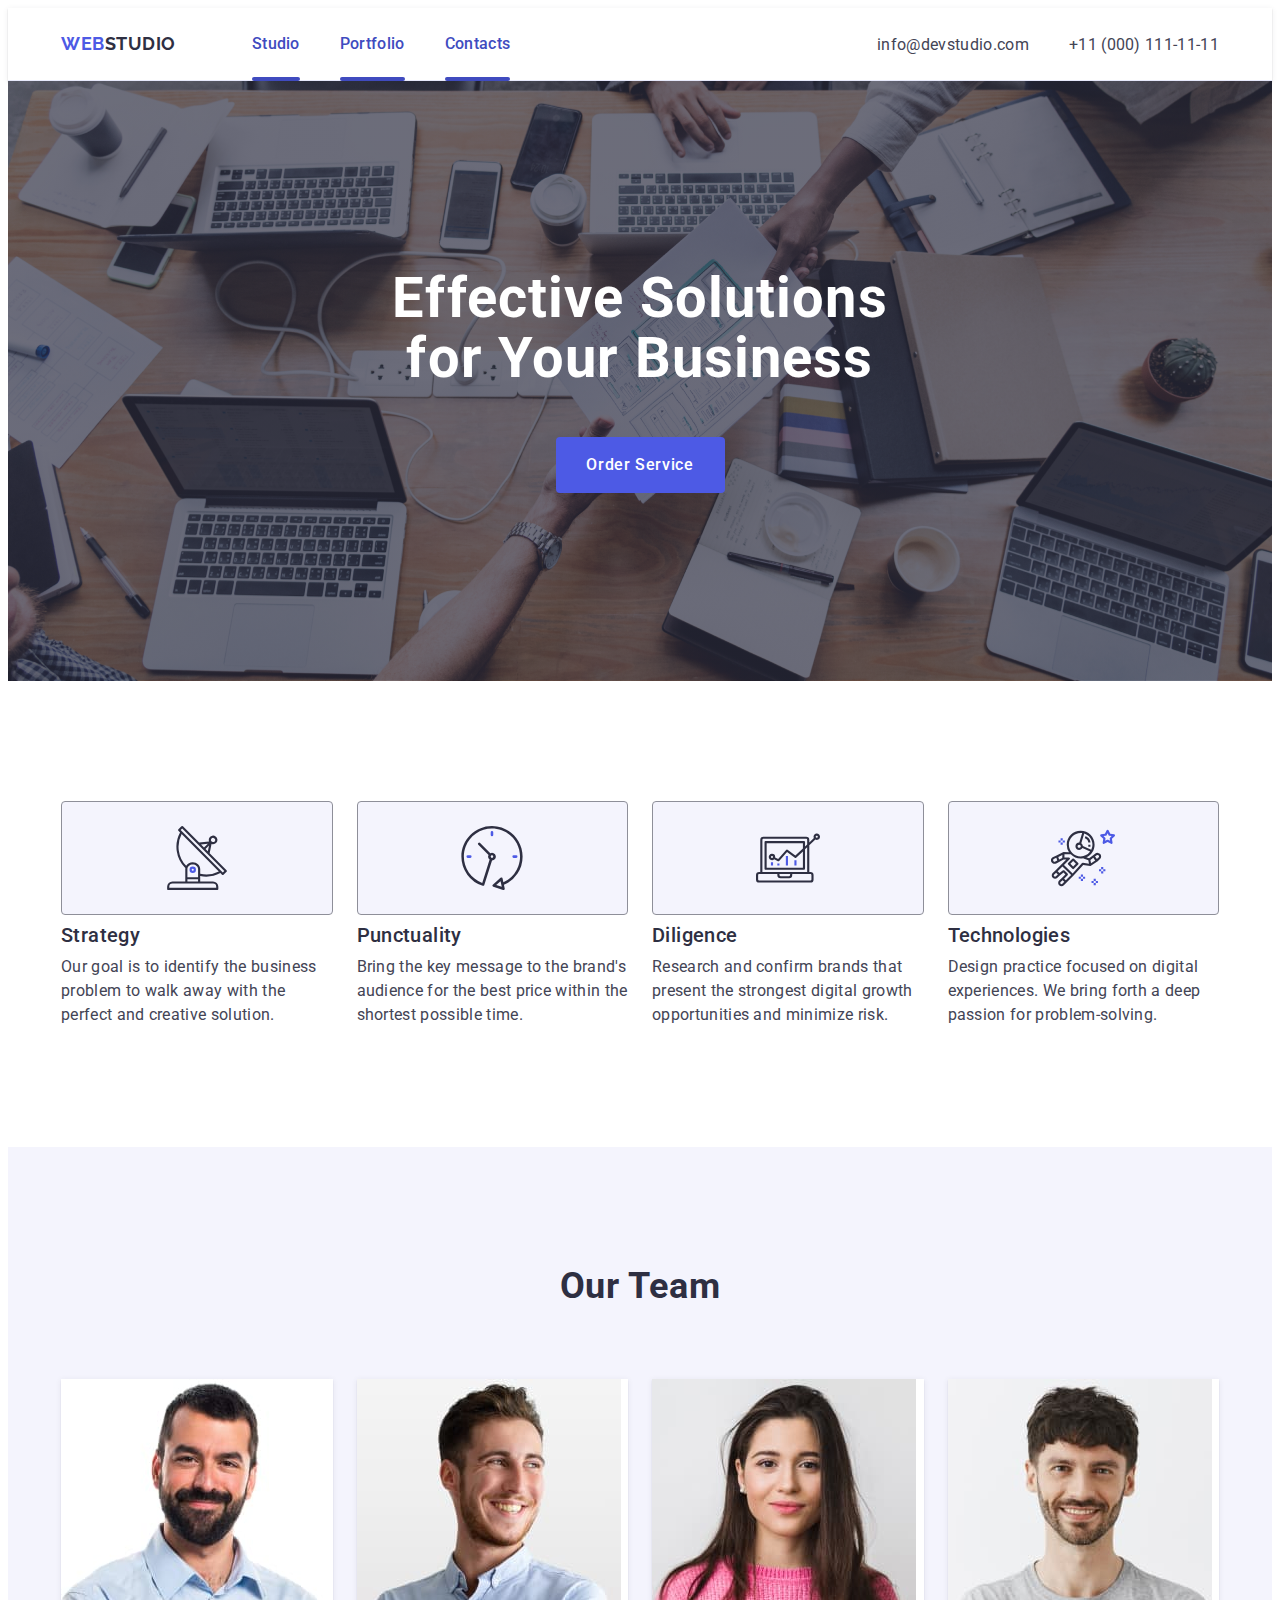
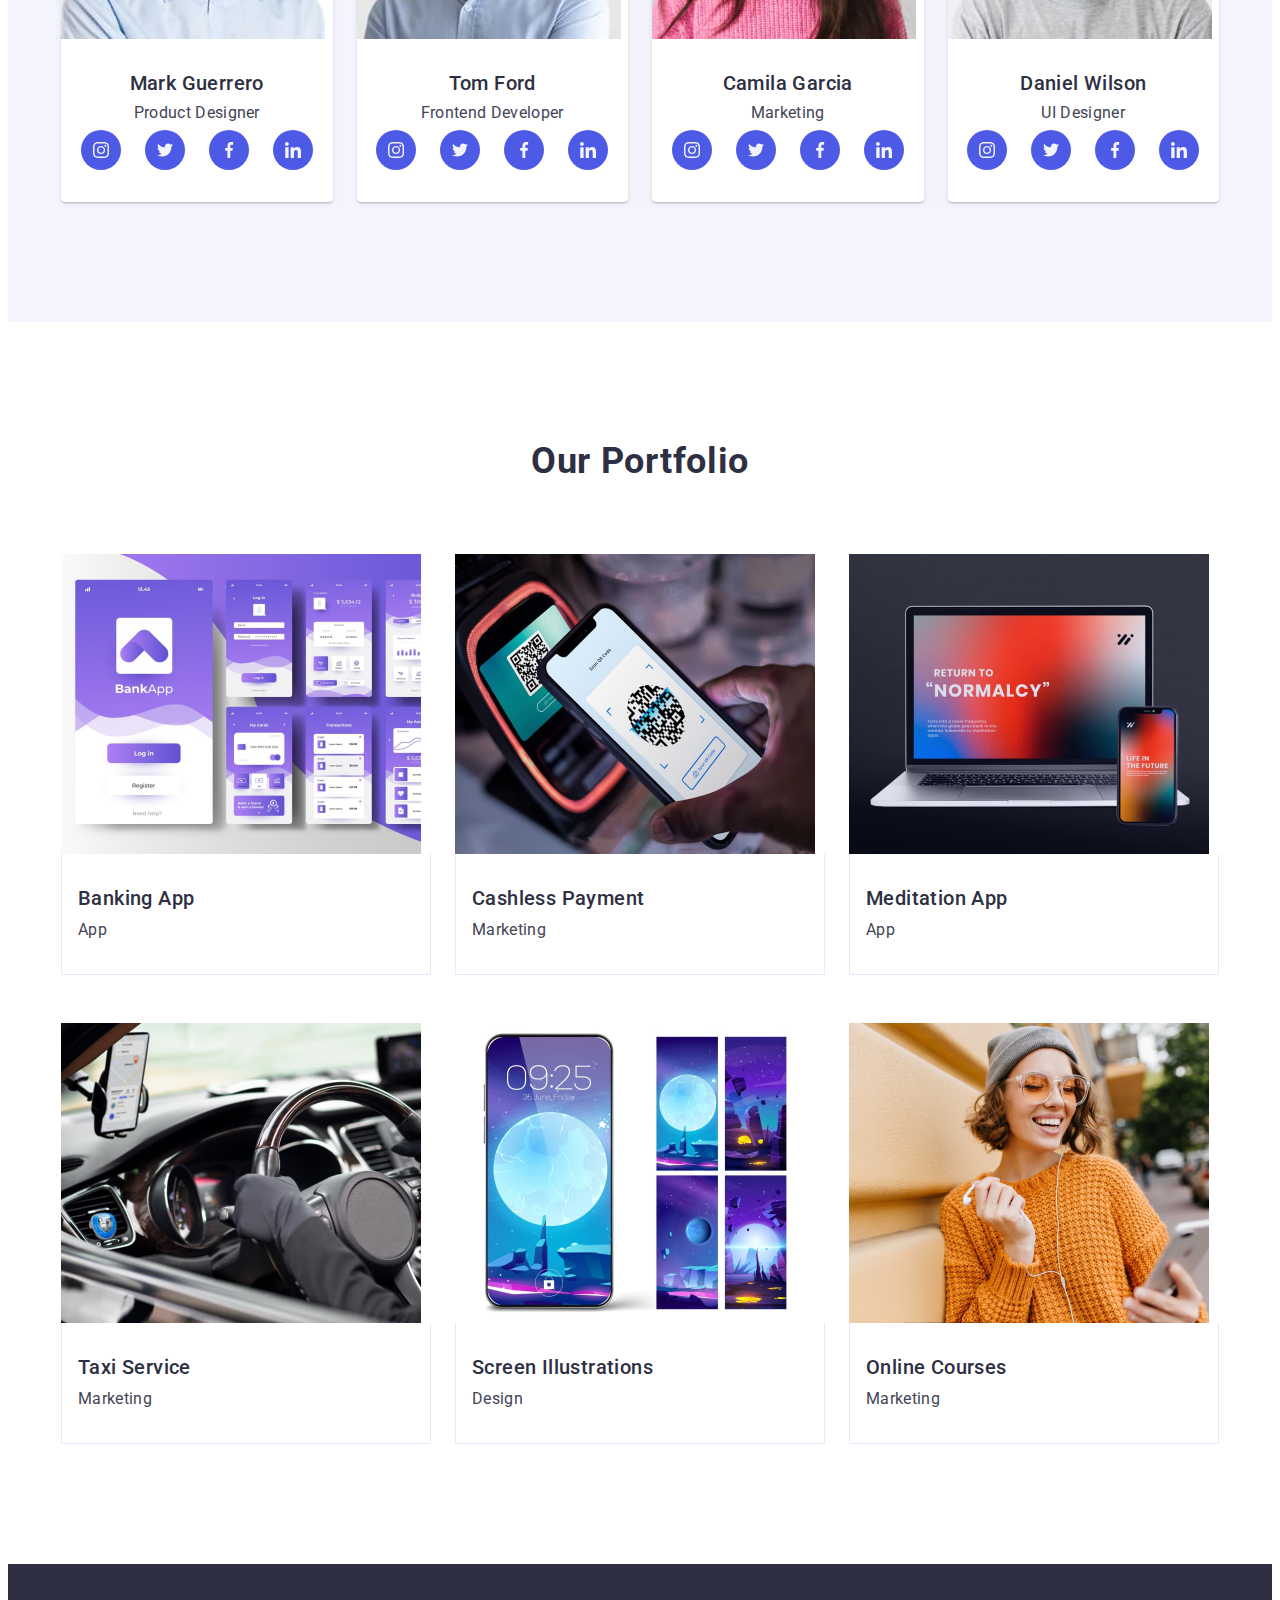
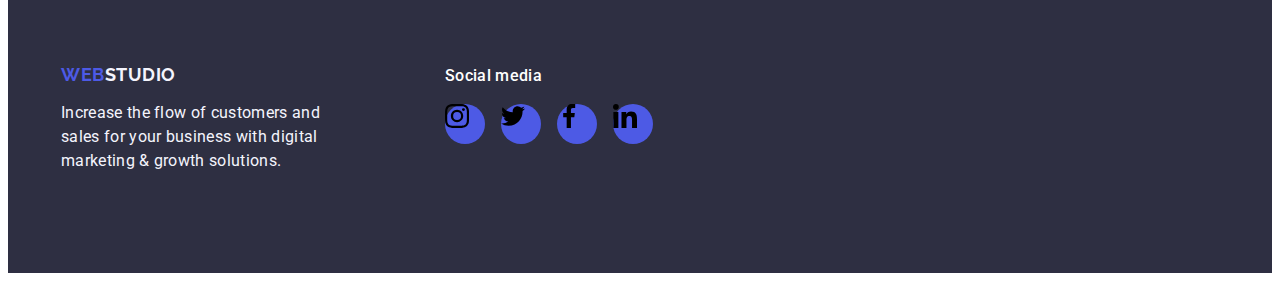
==== commit 51605b45: "update" ====
--- a/index.html
+++ b/index.html
@@ -348,67 +348,108 @@
           <h2 class="header_portfolio">Our Portfolio</h2>
           <ul class="portfolio_list">
             <li class="portfolio_card">
-              <img
-                src="./images/jpg/image_1.jpg"
-                alt="Banking App"
-                width="360"
-              />
-
+              <div class="portfolio_images">
+                <img
+                  src="./images/jpg/image_1.jpg"
+                  alt="Banking App"
+                  width="360"
+                />
+                <p class="portfolio_images_paragraf">
+                  14 Stylish and User-Friendly App Design Concepts · Task
+                  Manager App · Calorie Tracker App · Exotic Fruit Ecommerce App
+                  · Cloud Storage App
+                </p>
+              </div>
               <div class="portfolio_container">
                 <h3 class="header_three">Banking App</h3>
                 <p class="portfolio_p">App</p>
               </div>
             </li>
             <li class="portfolio_card">
-              <img
-                src="./images/jpg/image_2.jpg"
-                alt="Cashless Payment"
-                width="360"
-              />
+              <div class="portfolio_images">
+                <img
+                  src="./images/jpg/image_2.jpg"
+                  alt="Cashless Payment"
+                  width="360"
+                />
+                <p class="portfolio_images_paragraf">
+                  14 Stylish and User-Friendly App Design Concepts · Task
+                  Manager App · Calorie Tracker App · Exotic Fruit Ecommerce App
+                  · Cloud Storage App
+                </p>
+              </div>
               <div class="portfolio_container">
                 <h3 class="header_three">Cashless Payment</h3>
                 <p class="portfolio_p">Marketing</p>
               </div>
             </li>
             <li class="portfolio_card">
-              <img
-                src="./images/jpg/image_3.jpg"
-                alt="Meditation App"
-                width="360"
-              />
+              <div class="portfolio_images">
+                <img
+                  src="./images/jpg/image_3.jpg"
+                  alt="Meditation App"
+                  width="360"
+                />
+                <p class="portfolio_images_paragraf">
+                  14 Stylish and User-Friendly App Design Concepts · Task
+                  Manager App · Calorie Tracker App · Exotic Fruit Ecommerce App
+                  · Cloud Storage App
+                </p>
+              </div>
               <div class="portfolio_container">
                 <h3 class="header_three">Meditation App</h3>
                 <p class="portfolio_p">App</p>
               </div>
             </li>
             <li class="portfolio_card">
-              <img
-                src="./images/jpg/image_4.jpg"
-                alt="Taxi Service Marketing"
-                width="360"
-              />
+              <div class="portfolio_images">
+                <img
+                  src="./images/jpg/image_4.jpg"
+                  alt="Taxi Service Marketing"
+                  width="360"
+                />
+                <p class="portfolio_images_paragraf">
+                  14 Stylish and User-Friendly App Design Concepts · Task
+                  Manager App · Calorie Tracker App · Exotic Fruit Ecommerce App
+                  · Cloud Storage App
+                </p>
+              </div>
               <div class="portfolio_container">
                 <h3 class="header_three">Taxi Service</h3>
                 <p class="portfolio_p">Marketing</p>
               </div>
             </li>
             <li class="portfolio_card">
-              <img
-                src="./images/jpg/image_5.jpg"
-                alt="Screen Illustrations"
-                width="360"
-              />
+              <div class="portfolio_images">
+                <img
+                  src="./images/jpg/image_5.jpg"
+                  alt="Screen Illustrations"
+                  width="360"
+                />
+                <p class="portfolio_images_paragraf">
+                  14 Stylish and User-Friendly App Design Concepts · Task
+                  Manager App · Calorie Tracker App · Exotic Fruit Ecommerce App
+                  · Cloud Storage App
+                </p>
+              </div>
               <div class="portfolio_container">
                 <h3 class="header_three">Screen Illustrations</h3>
                 <p class="portfolio_p">Design</p>
               </div>
             </li>
             <li class="portfolio_card">
-              <img
-                src="./images/jpg/image_6.jpg"
-                alt="Online Courses Marketing"
-                width="360"
-              />
+              <div class="portfolio_images">
+                <img
+                  src="./images/jpg/image_6.jpg"
+                  alt="Online Courses Marketing"
+                  width="360"
+                />
+                <p class="portfolio_images_paragraf">
+                  14 Stylish and User-Friendly App Design Concepts · Task
+                  Manager App · Calorie Tracker App · Exotic Fruit Ecommerce App
+                  · Cloud Storage App
+                </p>
+              </div>
               <div class="portfolio_container">
                 <h3 class="header_three">Online Courses</h3>
                 <p class="portfolio_p">Marketing</p>
@@ -419,14 +460,65 @@
       </section>
     </main>
     <footer class="footer">
-      <div class="container">
-        <a href="./index.html" class="header_logo_footer"
-          >Web<span class="span_footer">Studio</span></a
-        >
-        <p class="footer_p">
-          Increase the flow of customers and sales for your business with
-          digital marketing & growth solutions.
-        </p>
+      <div class="container footer_container">
+        <div class="logo_footer_container">
+          <a href="./index.html" class="header_logo_footer"
+            >Web<span class="span_footer">Studio</span></a
+          >
+          <p class="footer_p">
+            Increase the flow of customers and sales for your business with
+            digital marketing & growth solutions.
+          </p>
+        </div>
+        <div>
+          <p class="footer_social_paragraf">Social media</p>
+          <ul class="footer_list">
+            <li class="footer_item">
+              <a
+                class="footer_link"
+                href=" https://www.instagram.com/"
+                target="_blank"
+              >
+                <svg class="social_link" width="24" height="24">
+                  <use href="./images/icons.svg#icon-instagram"></use>
+                </svg>
+              </a>
+            </li>
+            <li class="footer_item">
+              <a
+                class="footer_link"
+                href=" https://www.twitter.com/"
+                target="_blank"
+              >
+                <svg class="social_link" width="24" height="24">
+                  <use href="./images/icons.svg#icon-twitter"></use>
+                </svg>
+              </a>
+            </li>
+            <li class="footer_item">
+              <a
+                class="footer_link"
+                href=" https://www.facebook.com/"
+                target="_blank"
+              >
+                <svg class="social_link" width="24" height="24">
+                  <use href="./images/icons.svg#icon-facebook"></use>
+                </svg>
+              </a>
+            </li>
+            <li class="footer_item">
+              <a
+                class="footer_link"
+                href="https://www.linkedin.com/"
+                target="_blank"
+              >
+                <svg class="social_link" width="24" height="24">
+                  <use href="./images/icons.svg#icon-linkedin"></use>
+                </svg>
+              </a>
+            </li>
+          </ul>
+        </div>
       </div>
     </footer>
   </body>
--- a/css/style.css
+++ b/css/style.css
@@ -434,12 +434,40 @@
 }
 .portfolio_card {
   width: calc((100% - 48px) / 3);
+  transition: box-shadow 250ms cubic-bezier(0.4, 0, 0.2, 1);
 }
 .portfolio_container {
   padding: 32px 16px;
   border: 1px solid var(--CORNFLOWER, #e7e9fc);
   border-top: none;
   margin: 0 auto;
+}
+.portfolio_card:hover {
+  box-shadow: 1px 6px rgba(46, 47, 66, 0.08), 0px 1px 1px rgba(46, 47, 66, 0.16),
+    0px 2px 1px rgba(46, 47, 66, 0.08);
+  transition: box-shadow 250ms cubic-bezier(0.4, 0, 0.2, 1);
+  transform: translateY(0%);
+}
+.portfolio_images {
+  position: relative;
+  overflow: hidden;
+}
+.portfolio_images_paragraf {
+  position: absolute;
+  top: 0;
+  font-size: 16px;
+  line-height: 1.5;
+  letter-spacing: 0.02em;
+  color: #f4f4fd;
+  padding: 40px 32px;
+  background-color: #4d5ae5;
+  height: 100%;
+  width: 100%;
+  transform: translateY(100%);
+  transition: transform 250ms cubic-bezier(0.4, 0, 0.2, 1);
+}
+.portfolio_card:hover .portfolio_images_paragraf {
+  transform: translateY(0%);
 }
 /* Section 4 */
 
@@ -476,4 +504,42 @@
   display: inline-block;
   margin-bottom: 16px;
 }
+.footer_container {
+  display: flex;
+  align-items: baseline;
+}
+.logo_footer_container {
+  margin-right: 120px;
+}
+.footer_social_paragraf {
+  color: var(--WHITE, #fff);
+  font-size: 16px;
+  font-weight: 500;
+  line-height: 1.5;
+  letter-spacing: 0.02em;
+  margin-bottom: 16px;
+}
+.footer_list {
+  display: flex;
+  gap: 16px;
+}
+.footer_item {
+  height: 40px;
+  width: 40px;
+}
+.footer_link {
+  width: 100%;
+  height: 100%;
+  background-color: #4d5ae5;
+  border-radius: 50%;
+  display: inline-flex;
+  align-items: flex-start;
+  gap: 16px;
+}
+.footer_link:hover .footer_link:focus {
+  background-color: #31d0aa;
+}
+.social-link {
+  fill: #f4f4fd;
+}
 /* Footer */
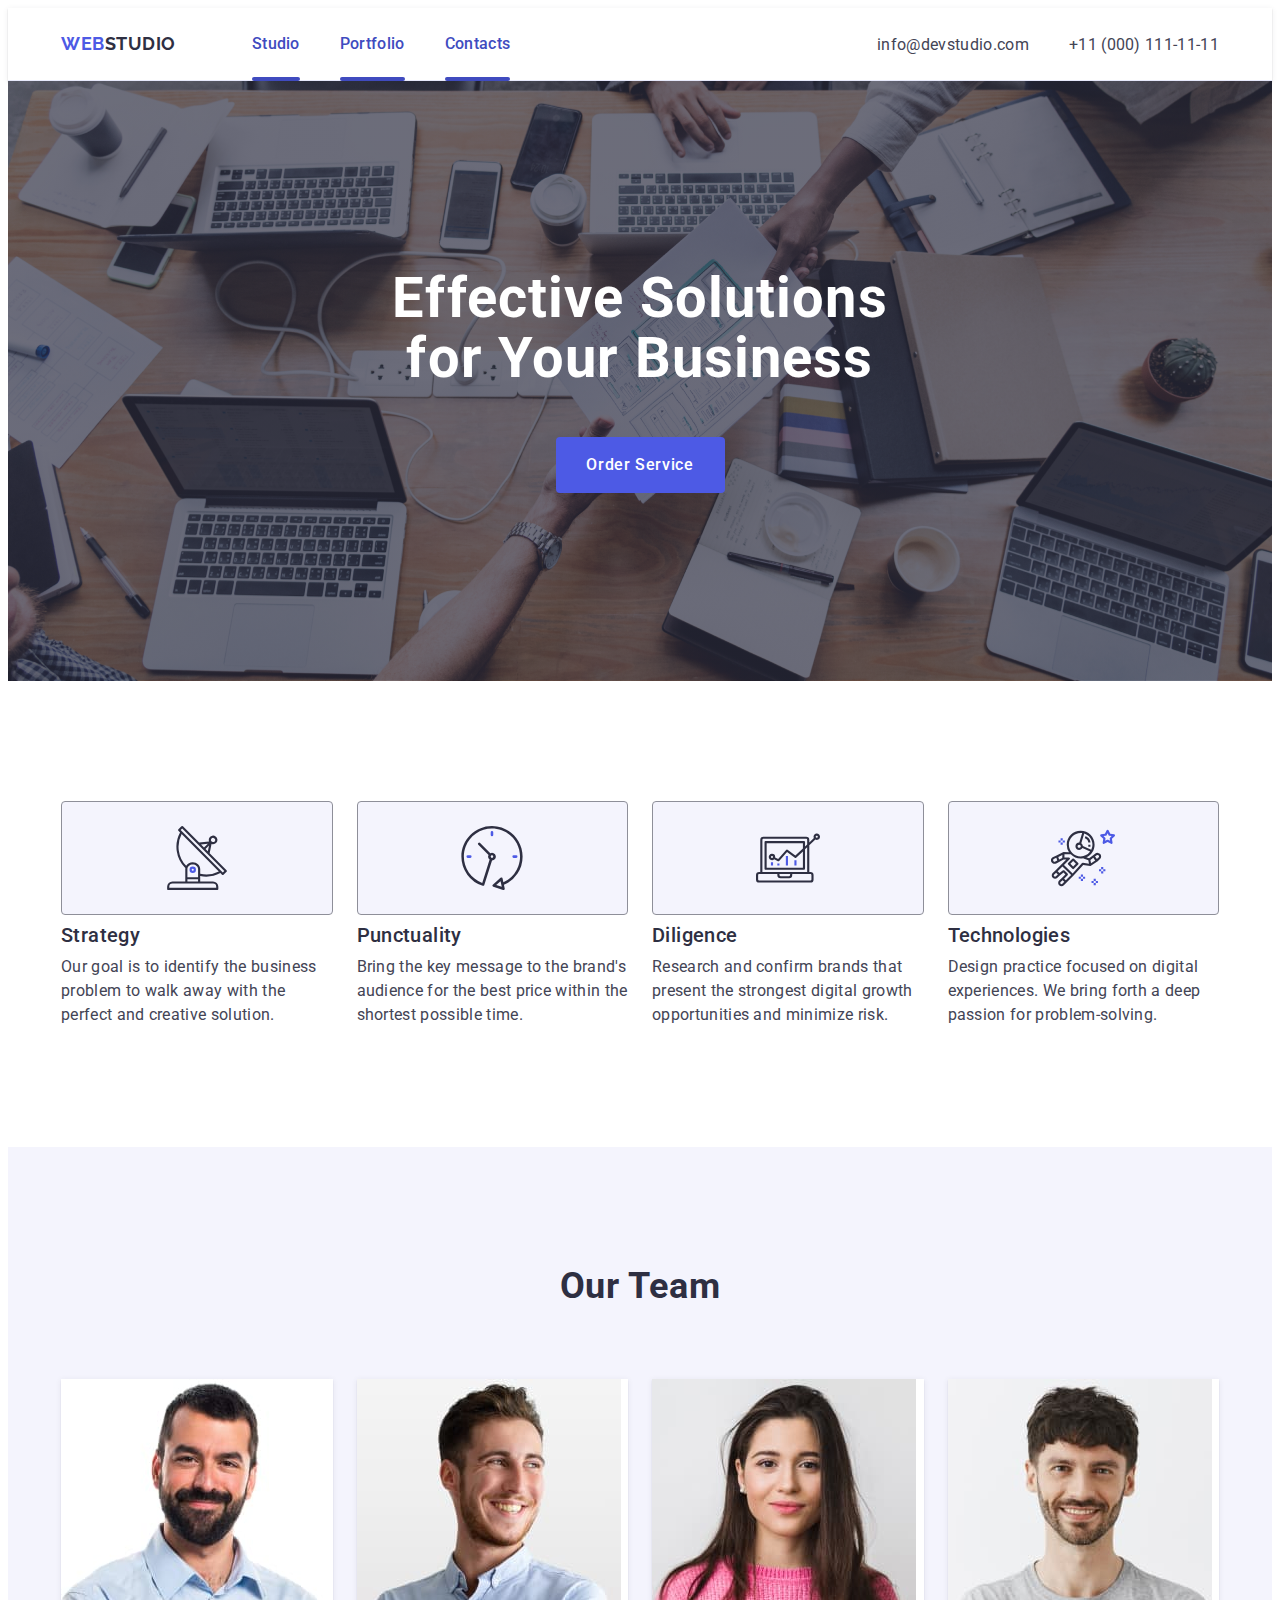
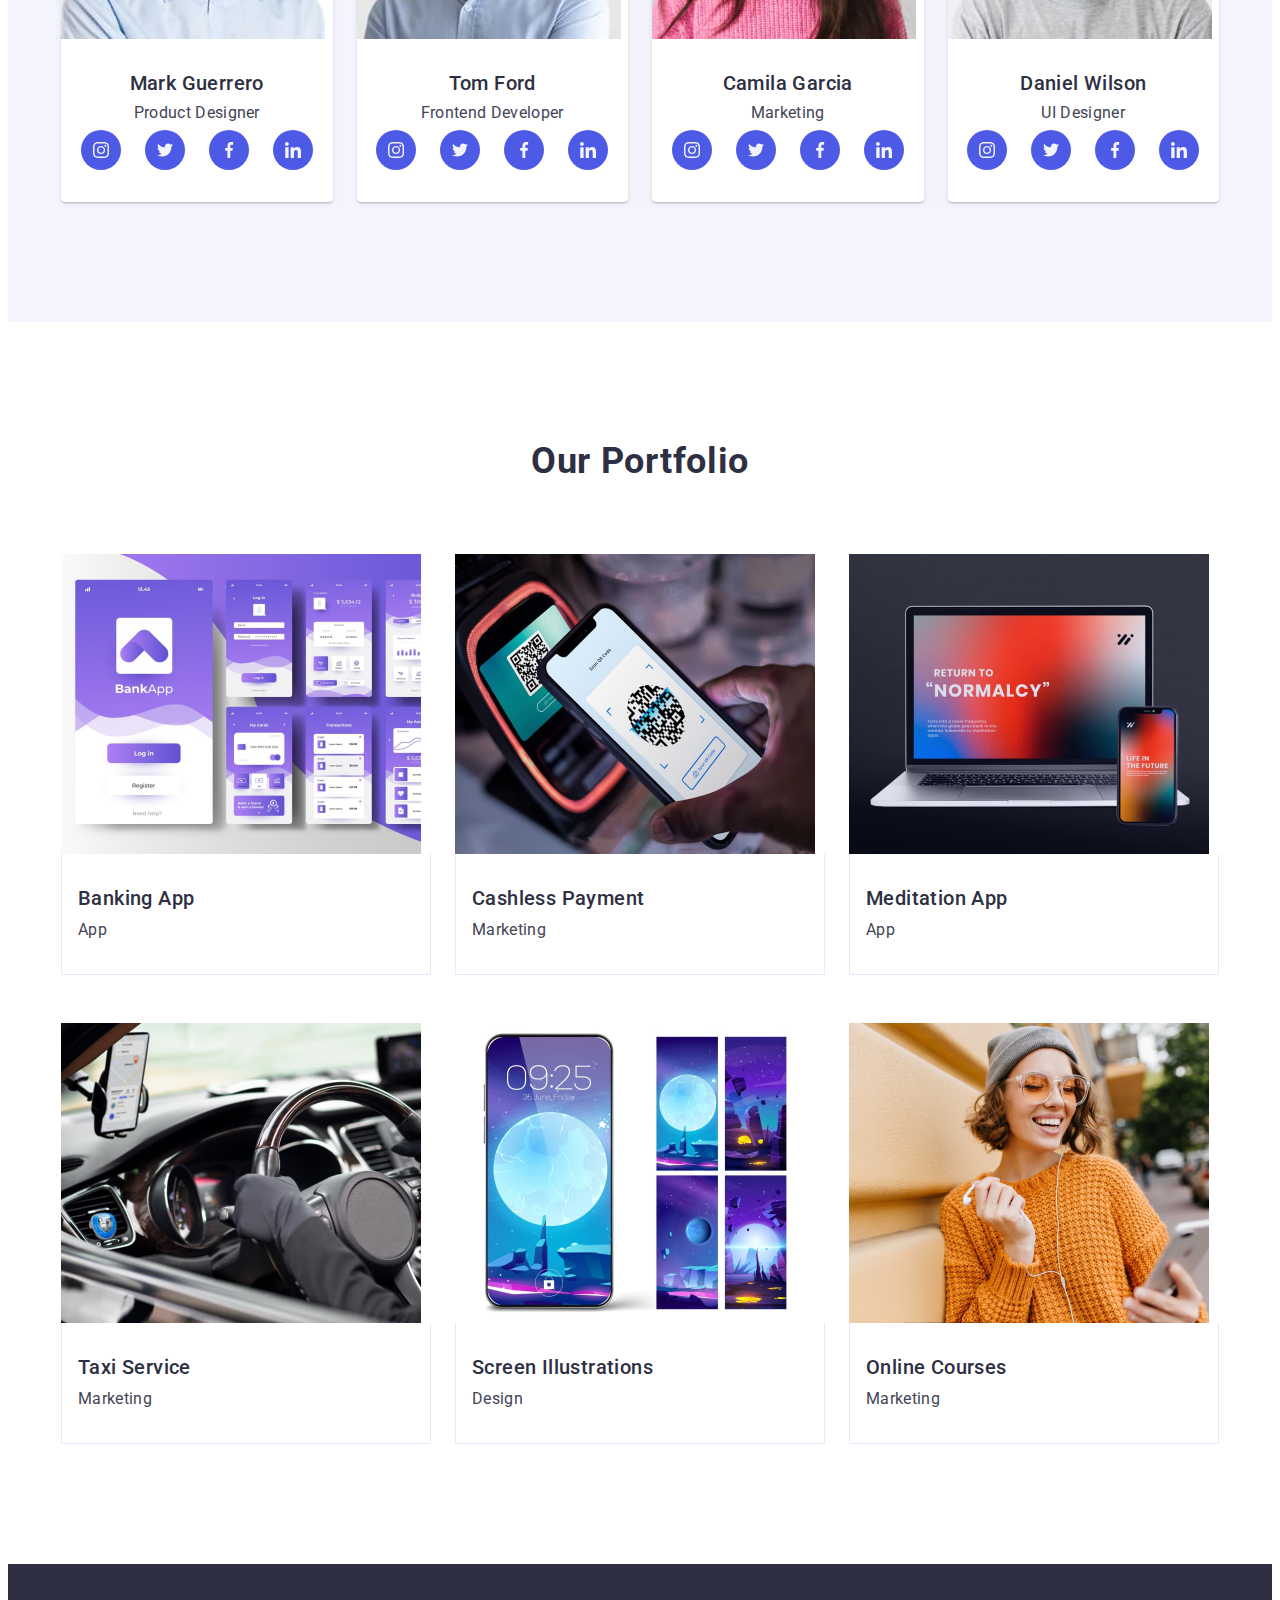
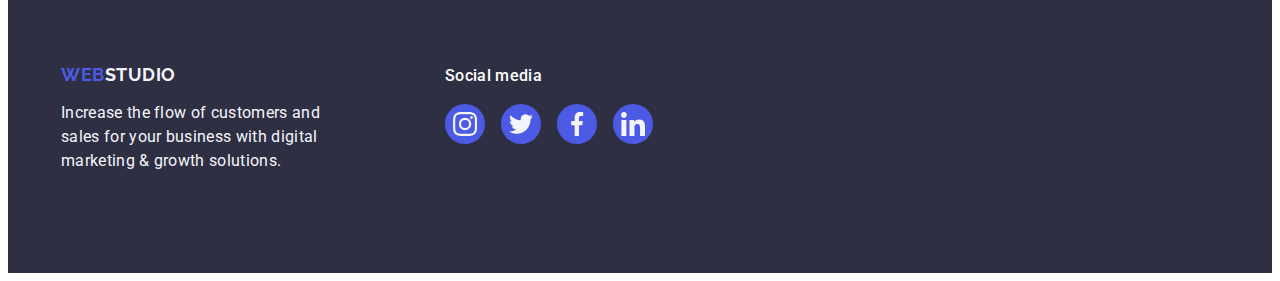
==== commit ed00caed: "update" ====
--- a/index.html
+++ b/index.html
@@ -479,7 +479,7 @@
                 href=" https://www.instagram.com/"
                 target="_blank"
               >
-                <svg class="social_link" width="24" height="24">
+                <svg class="footer_svg_link" width="24" height="24">
                   <use href="./images/icons.svg#icon-instagram"></use>
                 </svg>
               </a>
@@ -490,7 +490,7 @@
                 href=" https://www.twitter.com/"
                 target="_blank"
               >
-                <svg class="social_link" width="24" height="24">
+                <svg class="footer_svg_link" width="24" height="24">
                   <use href="./images/icons.svg#icon-twitter"></use>
                 </svg>
               </a>
@@ -501,7 +501,7 @@
                 href=" https://www.facebook.com/"
                 target="_blank"
               >
-                <svg class="social_link" width="24" height="24">
+                <svg class="footer_svg_link" width="24" height="24">
                   <use href="./images/icons.svg#icon-facebook"></use>
                 </svg>
               </a>
@@ -512,7 +512,7 @@
                 href="https://www.linkedin.com/"
                 target="_blank"
               >
-                <svg class="social_link" width="24" height="24">
+                <svg class="footer_svg_link" width="24" height="24">
                   <use href="./images/icons.svg#icon-linkedin"></use>
                 </svg>
               </a>
--- a/css/style.css
+++ b/css/style.css
@@ -532,14 +532,20 @@
   height: 100%;
   background-color: #4d5ae5;
   border-radius: 50%;
-  display: inline-flex;
-  align-items: flex-start;
+  display: flex;
+  align-items: center;
+  justify-content: center;
   gap: 16px;
-}
-.footer_link:hover .footer_link:focus {
+  box-shadow: none;
+  transition: background-color 250ms cubic-bezier(0.4, 0, 0.2, 1);
+}
+.footer_link:hover {
   background-color: #31d0aa;
 }
-.social-link {
+.footer_link:focus {
+  background-color: #31d0aa;
+}
+.footer_svg_link {
   fill: #f4f4fd;
 }
 /* Footer */
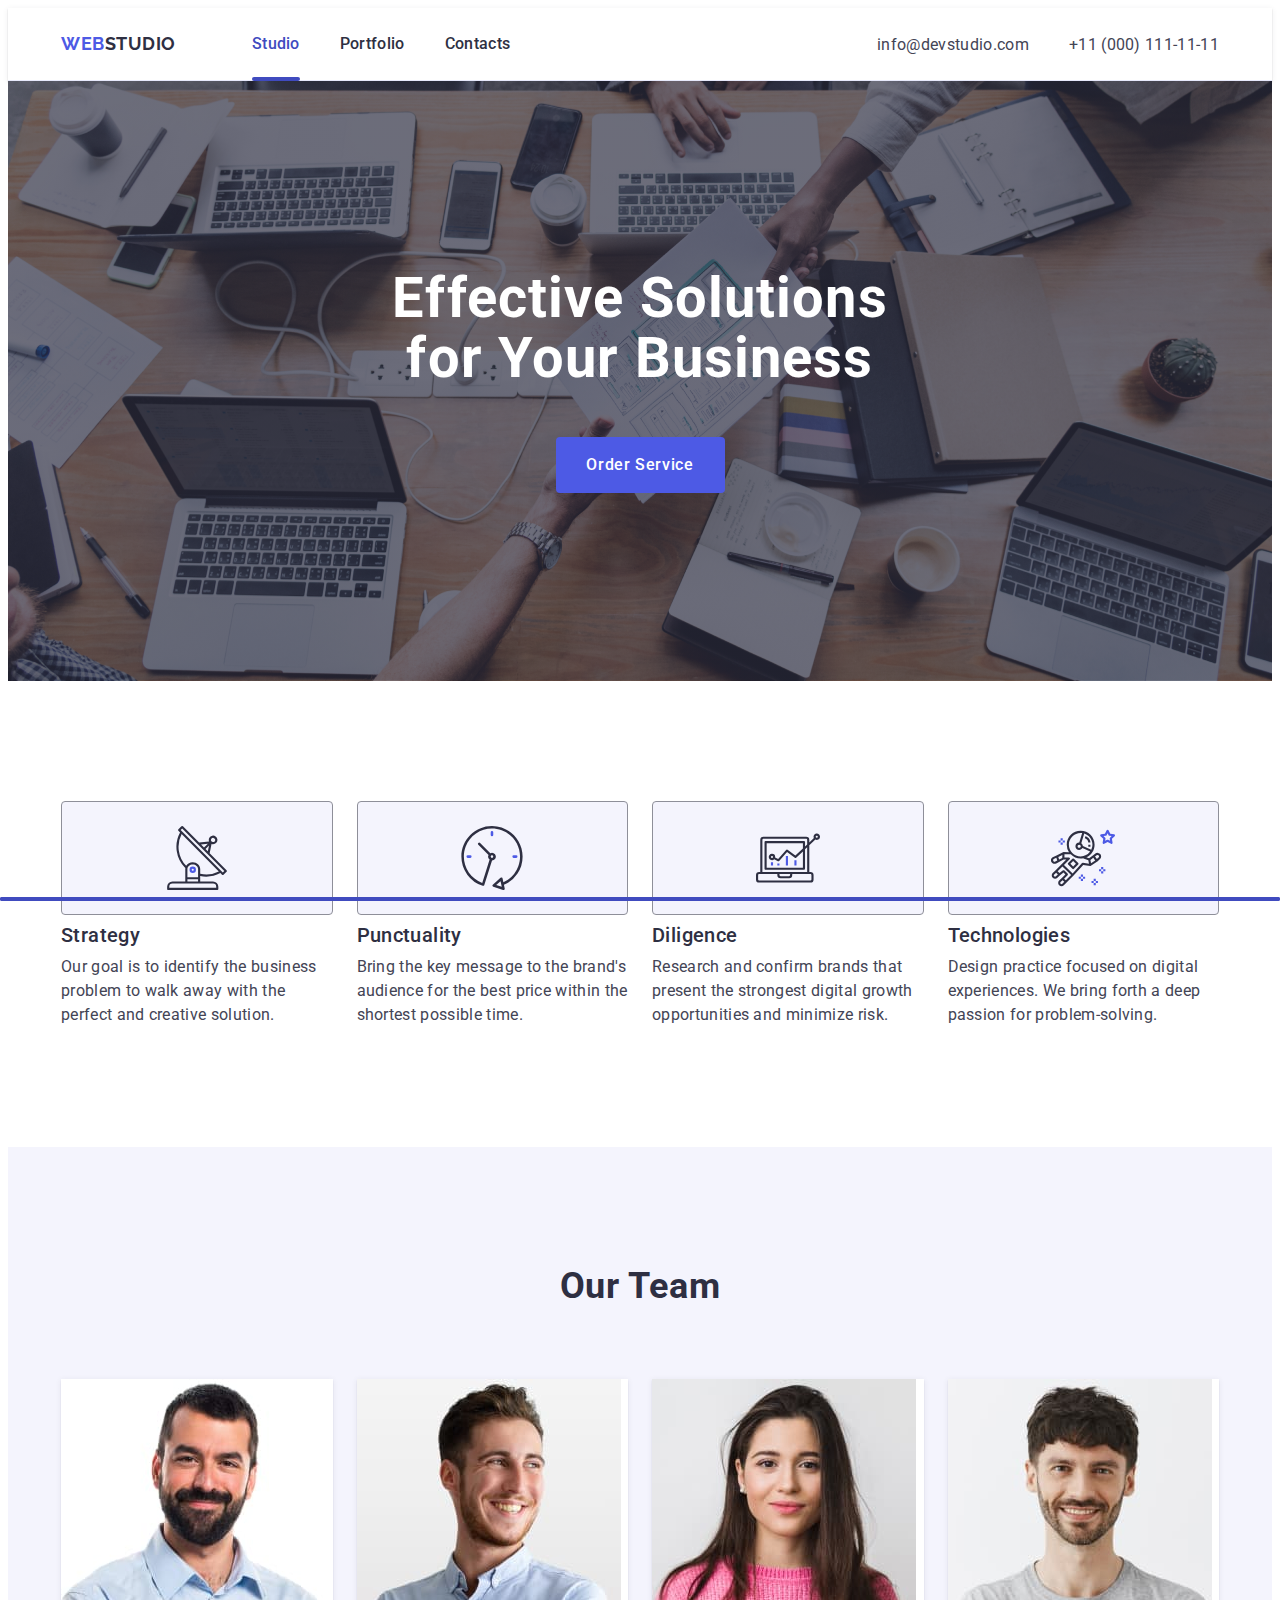
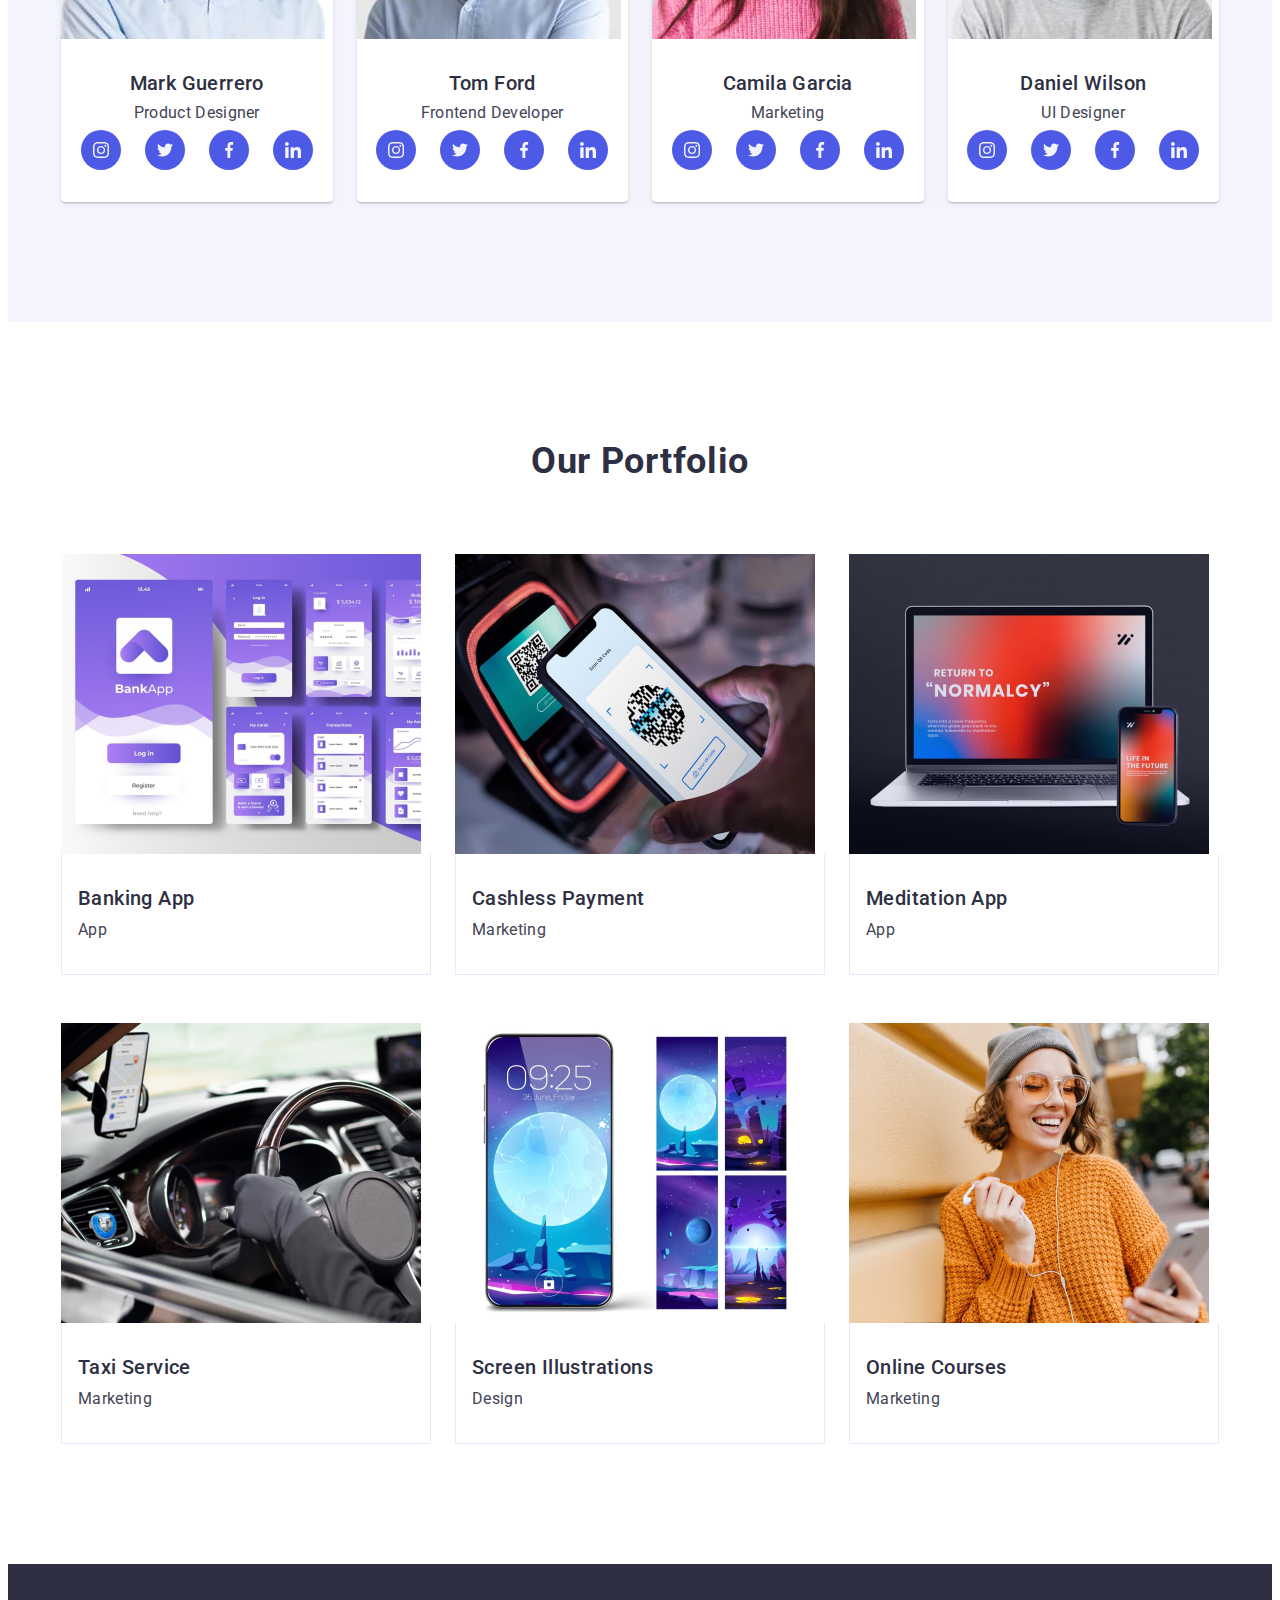
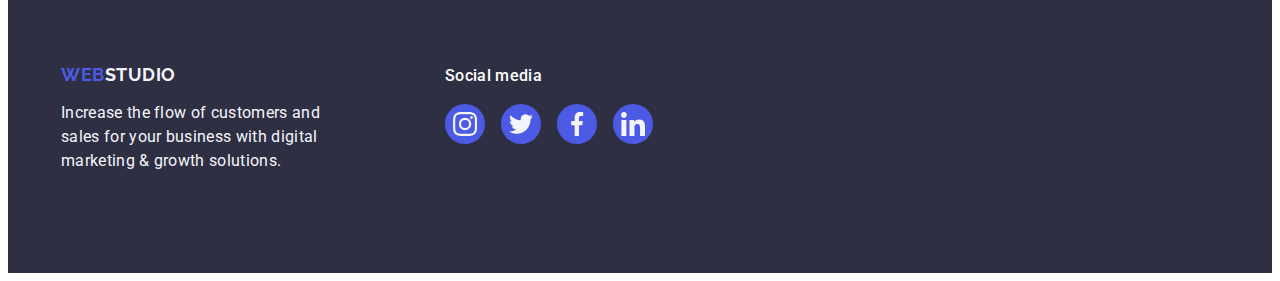
==== commit 76464988: "update" ====
--- a/index.html
+++ b/index.html
@@ -28,7 +28,7 @@
           >
           <ul class="menu">
             <li class="header_item">
-              <a href="./index.html" class="link">Studio</a>
+              <a href="./index.html" class="link curent">Studio</a>
             </li>
             <li class="header_item">
               <a href="" class="link">Portfolio</a>
--- a/css/style.css
+++ b/css/style.css
@@ -146,8 +146,6 @@
   padding: 24px 0;
   display: block;
   transition: color 250ms cubic-bezier(0.4, 0, 0.2, 1);
-  position: relative;
-  color: #404bbf;
 }
 .link:hover {
   color: #404bbf;
@@ -181,7 +179,10 @@
 .contact_link:focus {
   color: #404bbf;
 }
-
+.curent {
+  position: relative;
+  color: #404bbf;
+}
 /* Header */
 
 /* Section 1 */
